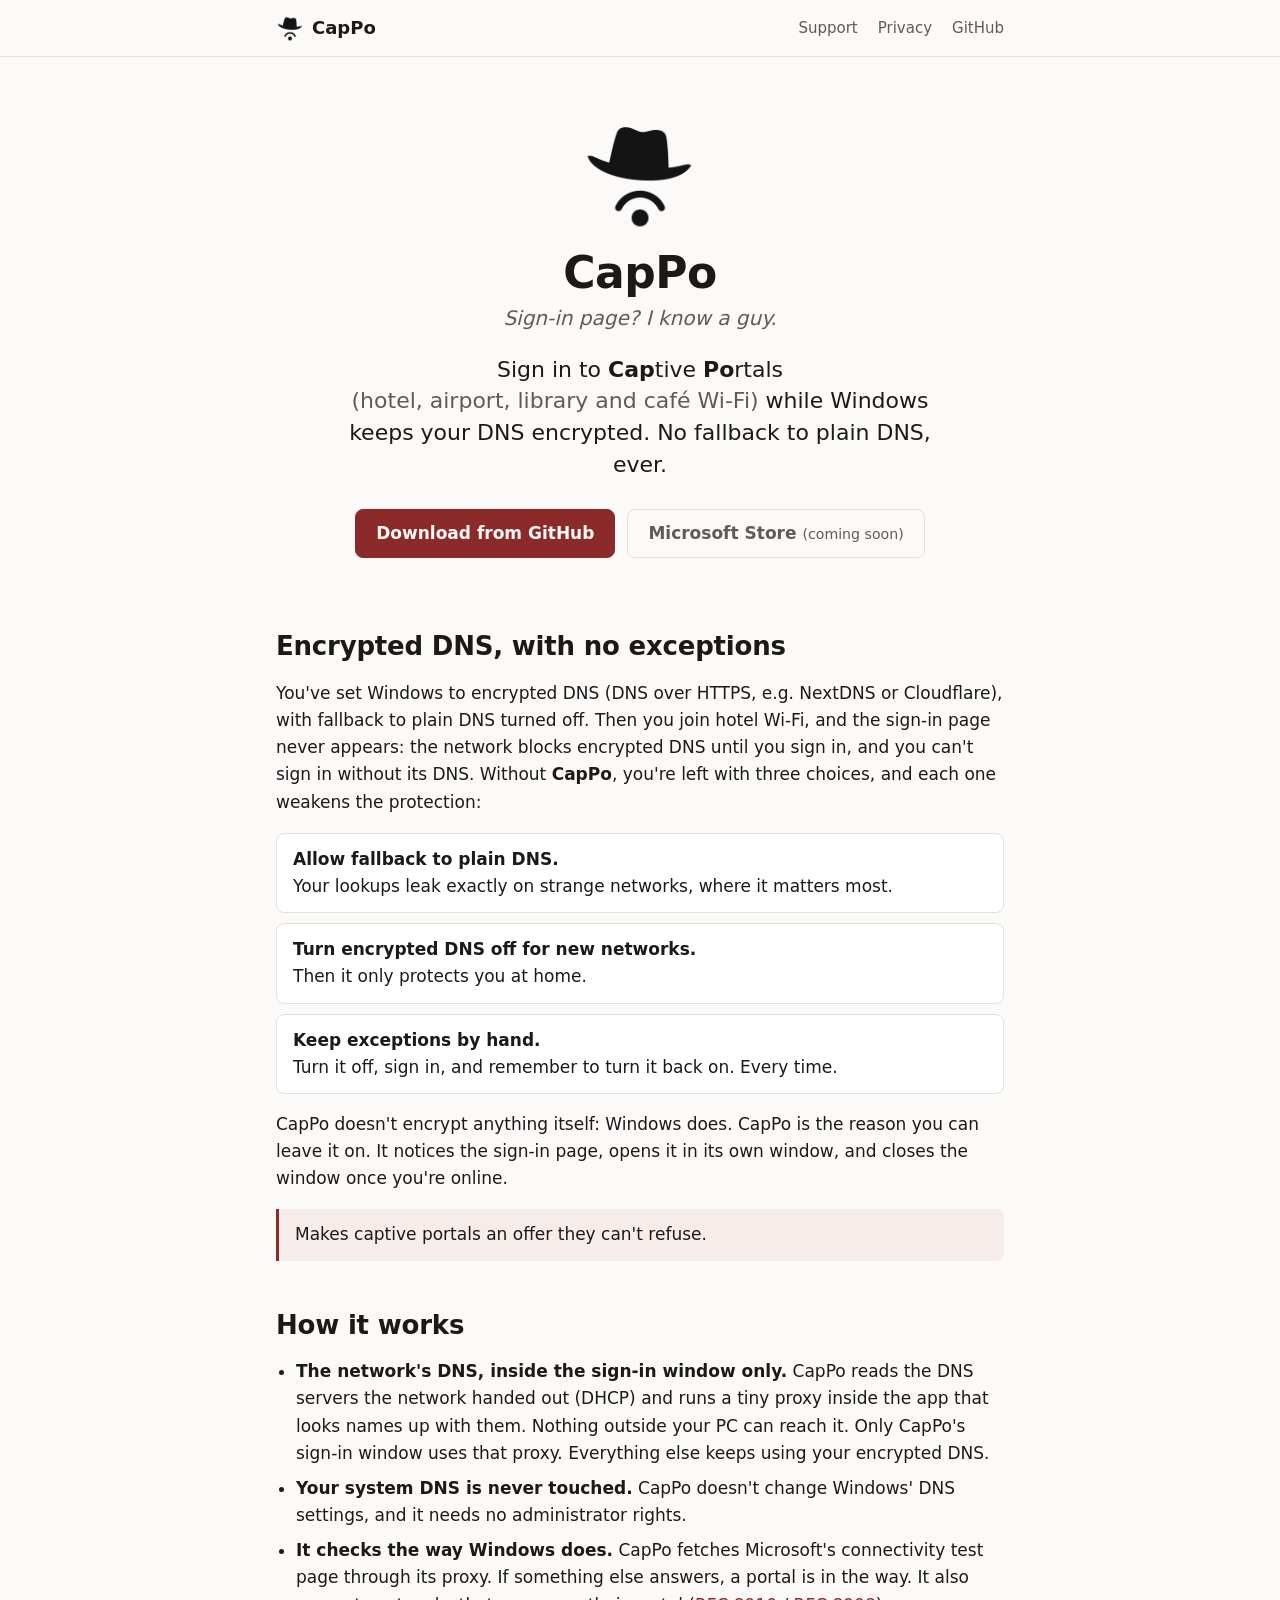
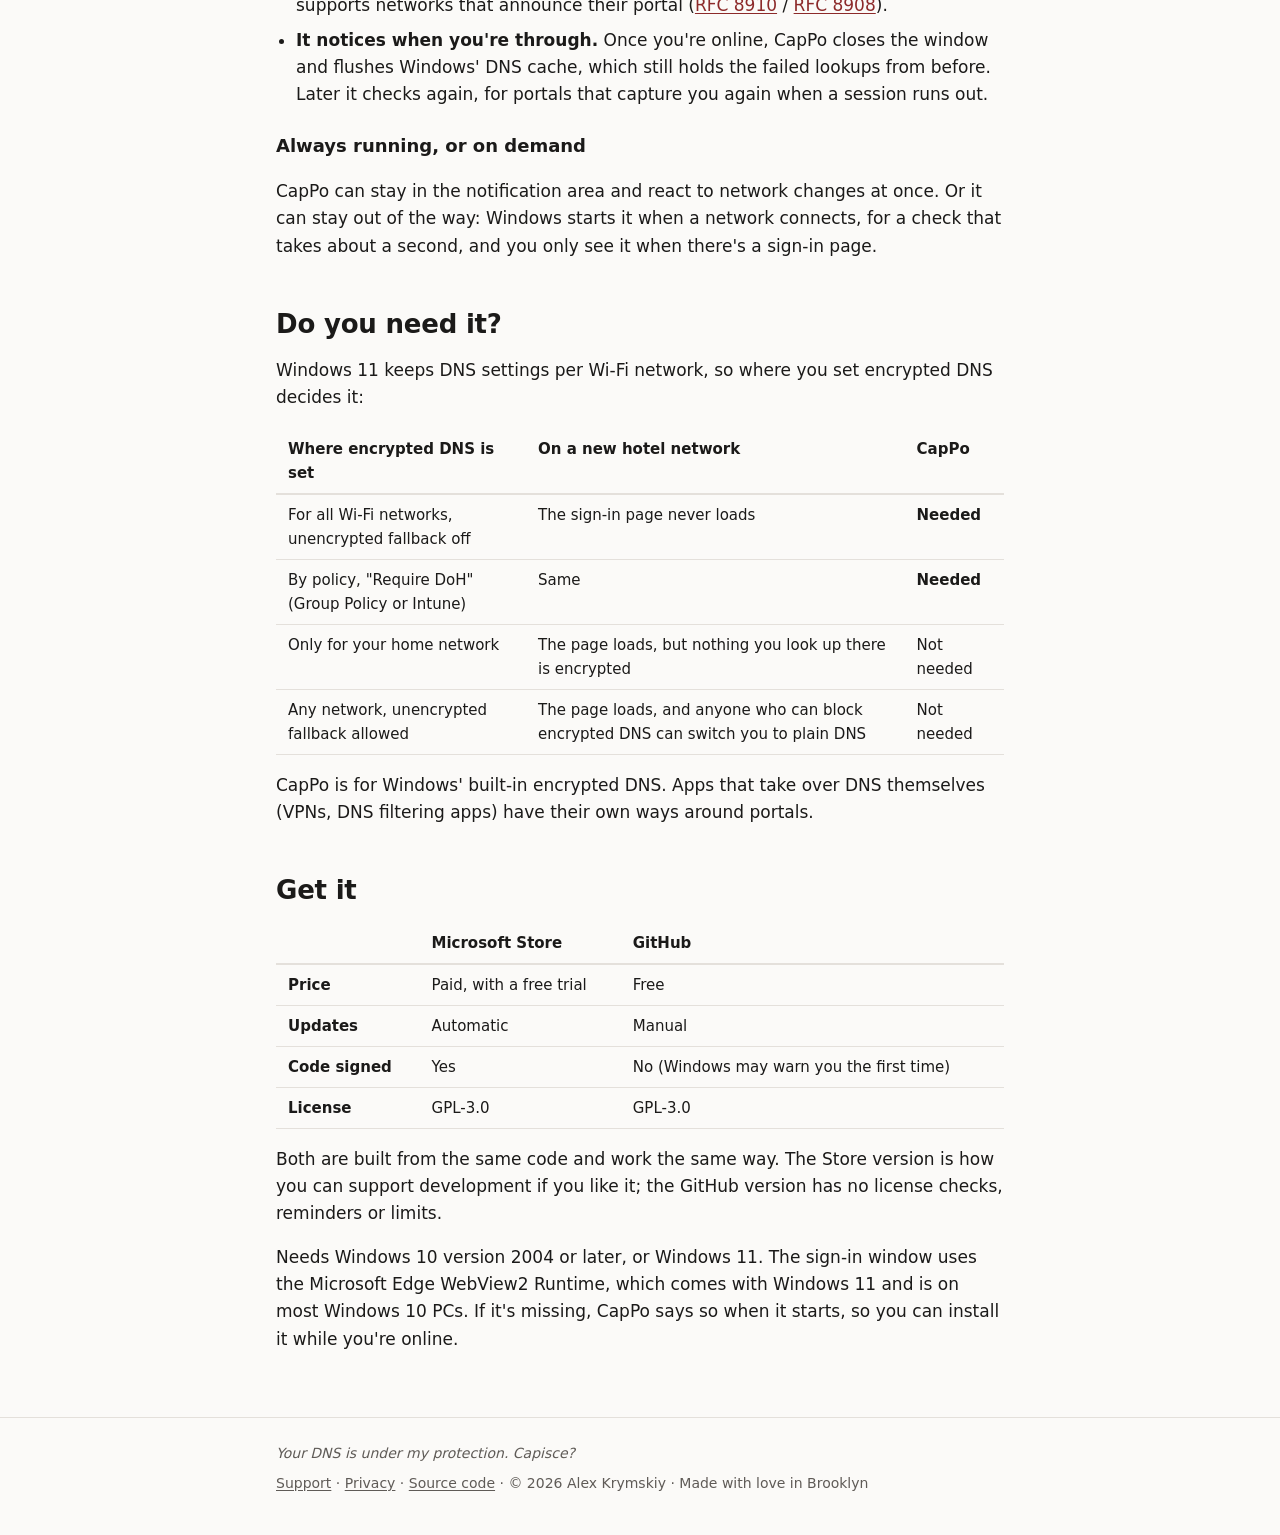
==== docs/index.html @ c06fb5cb "Docs: lead with signing in, then the encrypted DNS promise The old opener said "sign in" and "sign-i" ====
<!doctype html>
<html lang="en">
<head>
  <meta charset="utf-8">
  <meta name="viewport" content="width=device-width, initial-scale=1">
  <title>CapPo: sign in to Wi-Fi while your DNS stays encrypted</title>
  <meta name="description" content="Sign in to captive portals (hotel, airport, library and café Wi-Fi) while Windows keeps your DNS encrypted. No fallback to plain DNS, ever.">
  <link rel="icon" href="favicon-light.png" media="(prefers-color-scheme: light)">
  <link rel="icon" href="favicon-dark.png" media="(prefers-color-scheme: dark)">
  <link rel="stylesheet" href="style.css">
</head>
<body>
  <header class="site-header">
    <div class="wrap">
      <a class="brand" translate="no" href="./">
        <img class="logo-light" src="icon-light.png" alt=""><img class="logo-dark" src="icon-dark.png" alt="">CapPo
      </a>
      <nav>
        <a href="support">Support</a>
        <a href="privacy">Privacy</a>
        <a href="https://github.com/akrymskiy/cappo">GitHub</a>
      </nav>
    </div>
  </header>

  <main class="wrap">
    <div class="hero">
      <img class="logo-light" src="icon-light.png" alt="CapPo's icon: a fedora over a Wi-Fi signal">
      <img class="logo-dark" src="icon-dark.png" alt="CapPo's icon: a fedora over a Wi-Fi signal">
      <h1 translate="no">CapPo</h1>
      <p class="opener">Sign-in page? I know a guy.</p>
      <p class="pitch">
        Sign in to
        <span translate="no"><span class="cp">Cap</span>tive <span class="cp">Po</span>rtals</span>
        <span class="places">(hotel, airport, library and café Wi-Fi)</span>
        while Windows keeps your DNS encrypted. No fallback to plain DNS, ever.
      </p>
      <div class="buttons">
        <a class="button primary" href="https://github.com/akrymskiy/cappo/releases">Download from GitHub</a>
        <span class="button soon">Microsoft Store <small>(coming soon)</small></span>
      </div>
    </div>

    <section>
      <h2>Encrypted DNS, with no exceptions</h2>
      <p>
        You've set Windows to encrypted DNS (DNS over HTTPS, e.g. NextDNS or Cloudflare), with fallback to plain DNS
        turned off. Then you join hotel Wi-Fi, and the sign-in page never appears: the network blocks encrypted DNS
        until you sign in, and you can't sign in without its DNS. Without <span class="cp" translate="no">CapPo</span>, you're left with three choices, and
        each one weakens the protection:
      </p>
      <ul class="choices">
        <li><strong>Allow fallback to plain DNS.</strong> Your lookups leak exactly on strange networks, where it matters most.</li>
        <li><strong>Turn encrypted DNS off for new networks.</strong> Then it only protects you at home.</li>
        <li><strong>Keep exceptions by hand.</strong> Turn it off, sign in, and remember to turn it back on. Every time.</li>
      </ul>
      <p>
        <span translate="no">CapPo</span> doesn't encrypt anything itself: Windows does. <span translate="no">CapPo</span> is the reason you can leave it on. It notices the
        sign-in page, opens it in its own window, and closes the window once you're online.
      </p>
      <p class="callout">Makes captive portals an offer they can't refuse.</p>
    </section>

    <section>
      <h2>How it works</h2>
      <ul class="points">
        <li><strong>The network's DNS, inside the sign-in window only.</strong> <span translate="no">CapPo</span> reads the DNS servers the network
          handed out (DHCP) and runs a tiny proxy inside the app that looks names up with them. Nothing outside
          your PC can reach it. Only <span translate="no">CapPo</span>'s
          sign-in window uses that proxy. Everything else keeps using your encrypted DNS.</li>
        <li><strong>Your system DNS is never touched.</strong> <span translate="no">CapPo</span> doesn't change Windows' DNS settings, and it needs
          no administrator rights.</li>
        <li><strong>It checks the way Windows does.</strong> <span translate="no">CapPo</span> fetches Microsoft's connectivity test page through its
          proxy. If something else answers, a portal is in the way. It also supports networks that announce their
          portal (<a href="https://www.rfc-editor.org/rfc/rfc8910">RFC 8910</a> /
          <a href="https://www.rfc-editor.org/rfc/rfc8908">RFC 8908</a>).</li>
        <li><strong>It notices when you're through.</strong> Once you're online, <span translate="no">CapPo</span> closes the window and flushes
          Windows' DNS cache, which still holds the failed lookups from before. Later it checks again, for portals that
          capture you again when a session runs out.</li>
      </ul>
      <h3>Always running, or on demand</h3>
      <p>
        <span translate="no">CapPo</span> can stay in the notification area and react to network changes at once. Or it can stay out of the way:
        Windows starts it when a network connects, for a check that takes about a second, and you only see it when
        there's a sign-in page.
      </p>
    </section>

    <section>
      <h2>Do you need it?</h2>
      <p>
        Windows 11 keeps DNS settings per Wi-Fi network, so where you set encrypted DNS decides it:
      </p>
      <div class="table-scroll">
        <table>
          <thead>
            <tr><th>Where encrypted DNS is set</th><th>On a new hotel network</th><th><span translate="no">CapPo</span></th></tr>
          </thead>
          <tbody>
            <tr><td>For all Wi-Fi networks, unencrypted fallback off</td><td>The sign-in page never loads</td><td><strong>Needed</strong></td></tr>
            <tr><td>By policy, "Require DoH" (Group Policy or Intune)</td><td>Same</td><td><strong>Needed</strong></td></tr>
            <tr><td>Only for your home network</td><td>The page loads, but nothing you look up there is encrypted</td><td>Not needed</td></tr>
            <tr><td>Any network, unencrypted fallback allowed</td><td>The page loads, and anyone who can block encrypted DNS can switch you to plain DNS</td><td>Not needed</td></tr>
          </tbody>
        </table>
      </div>
      <p>
        <span translate="no">CapPo</span> is for Windows' built-in encrypted DNS. Apps that take over DNS themselves (VPNs, DNS filtering apps)
        have their own ways around portals.
      </p>
    </section>

    <section id="get">
      <h2>Get it</h2>
      <div class="table-scroll">
        <table>
          <thead>
            <tr><th></th><th>Microsoft Store</th><th>GitHub</th></tr>
          </thead>
          <tbody>
            <tr><th>Price</th><td>Paid, with a free trial</td><td>Free</td></tr>
            <tr><th>Updates</th><td>Automatic</td><td>Manual</td></tr>
            <tr><th>Code signed</th><td>Yes</td><td>No (Windows may warn you the first time)</td></tr>
            <tr><th>License</th><td>GPL-3.0</td><td>GPL-3.0</td></tr>
          </tbody>
        </table>
      </div>
      <p>
        Both are built from the same code and work the same way. The Store version is how you can support development
        if you like it; the GitHub version has no license checks, reminders or limits.
      </p>
      <p>
        Needs Windows 10 version 2004 or later, or Windows 11. The sign-in window uses the Microsoft Edge WebView2
        Runtime, which comes with Windows 11 and is on most Windows 10 PCs. If it's missing,
        <span translate="no">CapPo</span> says so when it starts, so you can install it while you're online.
      </p>
    </section>
  </main>

  <footer class="site-footer">
    <div class="wrap">
      <span class="motto">Your DNS is under my protection. <span translate="no">Capisce?</span></span>
      <span><a href="support">Support</a> · <a href="privacy">Privacy</a> · <a href="https://github.com/akrymskiy/cappo">Source code</a> · © 2026 Alex Krymskiy · Made with love in Brooklyn</span>
    </div>
  </footer>
</body>
</html>
---- docs/style.css ----
/* CapPo's web pages: one stylesheet, no web fonts, no scripts, nothing loaded from anywhere else. */

:root {
  --bg: #fbfaf8;
  --surface: #ffffff;
  --text: #1b1a19;
  --muted: #5f5b57;
  --line: #e4e0db;
  --accent: #8c2a2a;
  --accent-soft: #f6ecea;
  --code-bg: #f1eeea;
  color-scheme: light;
}

@media (prefers-color-scheme: dark) {
  :root {
    --bg: #161514;
    --surface: #1f1e1c;
    --text: #ecebe9;
    --muted: #a8a39e;
    --line: #34312e;
    --accent: #e39a92;
    --accent-soft: #2c2120;
    --code-bg: #2a2826;
    color-scheme: dark;
  }
}

* { box-sizing: border-box; }

html { -webkit-text-size-adjust: 100%; }

body {
  margin: 0;
  background: var(--bg);
  color: var(--text);
  font: 17px/1.6 "Segoe UI Variable Text", "Segoe UI", system-ui, -apple-system, "Helvetica Neue", Arial, sans-serif;
}

a { color: var(--accent); text-underline-offset: 2px; }
a:hover { text-decoration-thickness: 2px; }

code {
  font: 0.9em/1.4 "Cascadia Mono", Consolas, ui-monospace, monospace;
  background: var(--code-bg);
  padding: 0.1em 0.35em;
  border-radius: 4px;
  overflow-wrap: anywhere;
}

.wrap { max-width: 760px; margin: 0 auto; padding: 0 16px; }

/* Header and footer */

.site-header { border-bottom: 1px solid var(--line); }
.site-header .wrap {
  display: flex; align-items: center; justify-content: space-between; gap: 16px;
  min-height: 56px; flex-wrap: wrap;
}
.brand {
  display: flex; align-items: center; gap: 8px;
  color: var(--text); text-decoration: none; font-weight: 600; font-size: 18px;
}
.brand img { width: 28px; height: 28px; }
.site-header nav { display: flex; gap: 20px; font-size: 15px; }
.site-header nav a { color: var(--muted); text-decoration: none; }
.site-header nav a:hover, .site-header nav a[aria-current] { color: var(--text); }

.site-footer {
  border-top: 1px solid var(--line); margin-top: 64px; padding: 24px 0 40px;
  color: var(--muted); font-size: 14px;
}
.site-footer .wrap { display: flex; flex-wrap: wrap; justify-content: space-between; gap: 8px 24px; }
.site-footer a { color: var(--muted); }
.site-footer .motto { font-style: italic; }

/* Logo that follows the theme: black on light, white on dark. */
.logo-dark { display: none; }
@media (prefers-color-scheme: dark) {
  .logo-light { display: none; }
  .logo-dark { display: inline; }
}

/* Landing page */

.hero { padding: 56px 0 24px; text-align: center; }
.hero img { width: 120px; height: 120px; }
.hero h1 { font-size: 44px; line-height: 1.1; margin: 8px 0 4px; letter-spacing: -0.5px; }
.hero .opener { font-size: 20px; font-style: italic; color: var(--muted); margin: 0 0 20px; }
.hero .pitch { font-size: 22px; line-height: 1.45; margin: 0 auto 28px; max-width: 600px; }
.hero .places { color: var(--muted); white-space: nowrap; }

/* CapPo, and the "Cap" and "Po" in Captive Portals: where the name comes from. Semibold, to stand out from the
   text around it without shouting. */
.cp { font-weight: 600; }

.buttons { display: flex; justify-content: center; flex-wrap: wrap; gap: 12px; }
.button {
  display: inline-block; padding: 10px 20px; border-radius: 8px;
  font-weight: 600; text-decoration: none; border: 1px solid var(--accent);
}
.button.primary { background: var(--accent); color: var(--bg); }
.button.secondary { color: var(--accent); }
.button.soon { border-color: var(--line); color: var(--muted); cursor: default; }
.button.soon small { font-weight: 400; }

section { margin-top: 48px; }
h2 { font-size: 26px; line-height: 1.25; margin: 0 0 12px; letter-spacing: -0.2px; }
h3 { font-size: 18px; margin: 24px 0 4px; }

.choices { list-style: none; padding: 0; margin: 16px 0; display: grid; gap: 10px; }
.choices li {
  background: var(--surface); border: 1px solid var(--line); border-radius: 8px; padding: 12px 16px;
}
.choices strong { display: block; }

.callout {
  background: var(--accent-soft); border-left: 3px solid var(--accent);
  padding: 12px 16px; border-radius: 0 8px 8px 0; margin: 16px 0;
}

.points { padding-left: 20px; }
.points li { margin: 8px 0; }

.table-scroll { overflow-x: auto; margin: 16px 0; }
table { border-collapse: collapse; width: 100%; font-size: 15px; }
th, td { text-align: left; padding: 8px 12px; border-bottom: 1px solid var(--line); vertical-align: top; }
th { font-weight: 600; }
thead th { border-bottom: 2px solid var(--line); }

/* Text pages (privacy, support) */

.page h1 { font-size: 34px; line-height: 1.2; margin: 48px 0 4px; }
.page .updated { color: var(--muted); margin: 0 0 24px; }
.page h2 { margin-top: 36px; font-size: 22px; }
.page li { margin: 6px 0; }

.faq dt { font-weight: 600; margin-top: 18px; }
.faq dd { margin: 4px 0 0; }

@media (max-width: 520px) {
  body { font-size: 16px; }
  .hero { padding-top: 36px; }
  .hero h1 { font-size: 36px; }
  .hero .pitch { font-size: 19px; }
  .hero .places { white-space: normal; }
  .site-header nav { gap: 14px; }
}
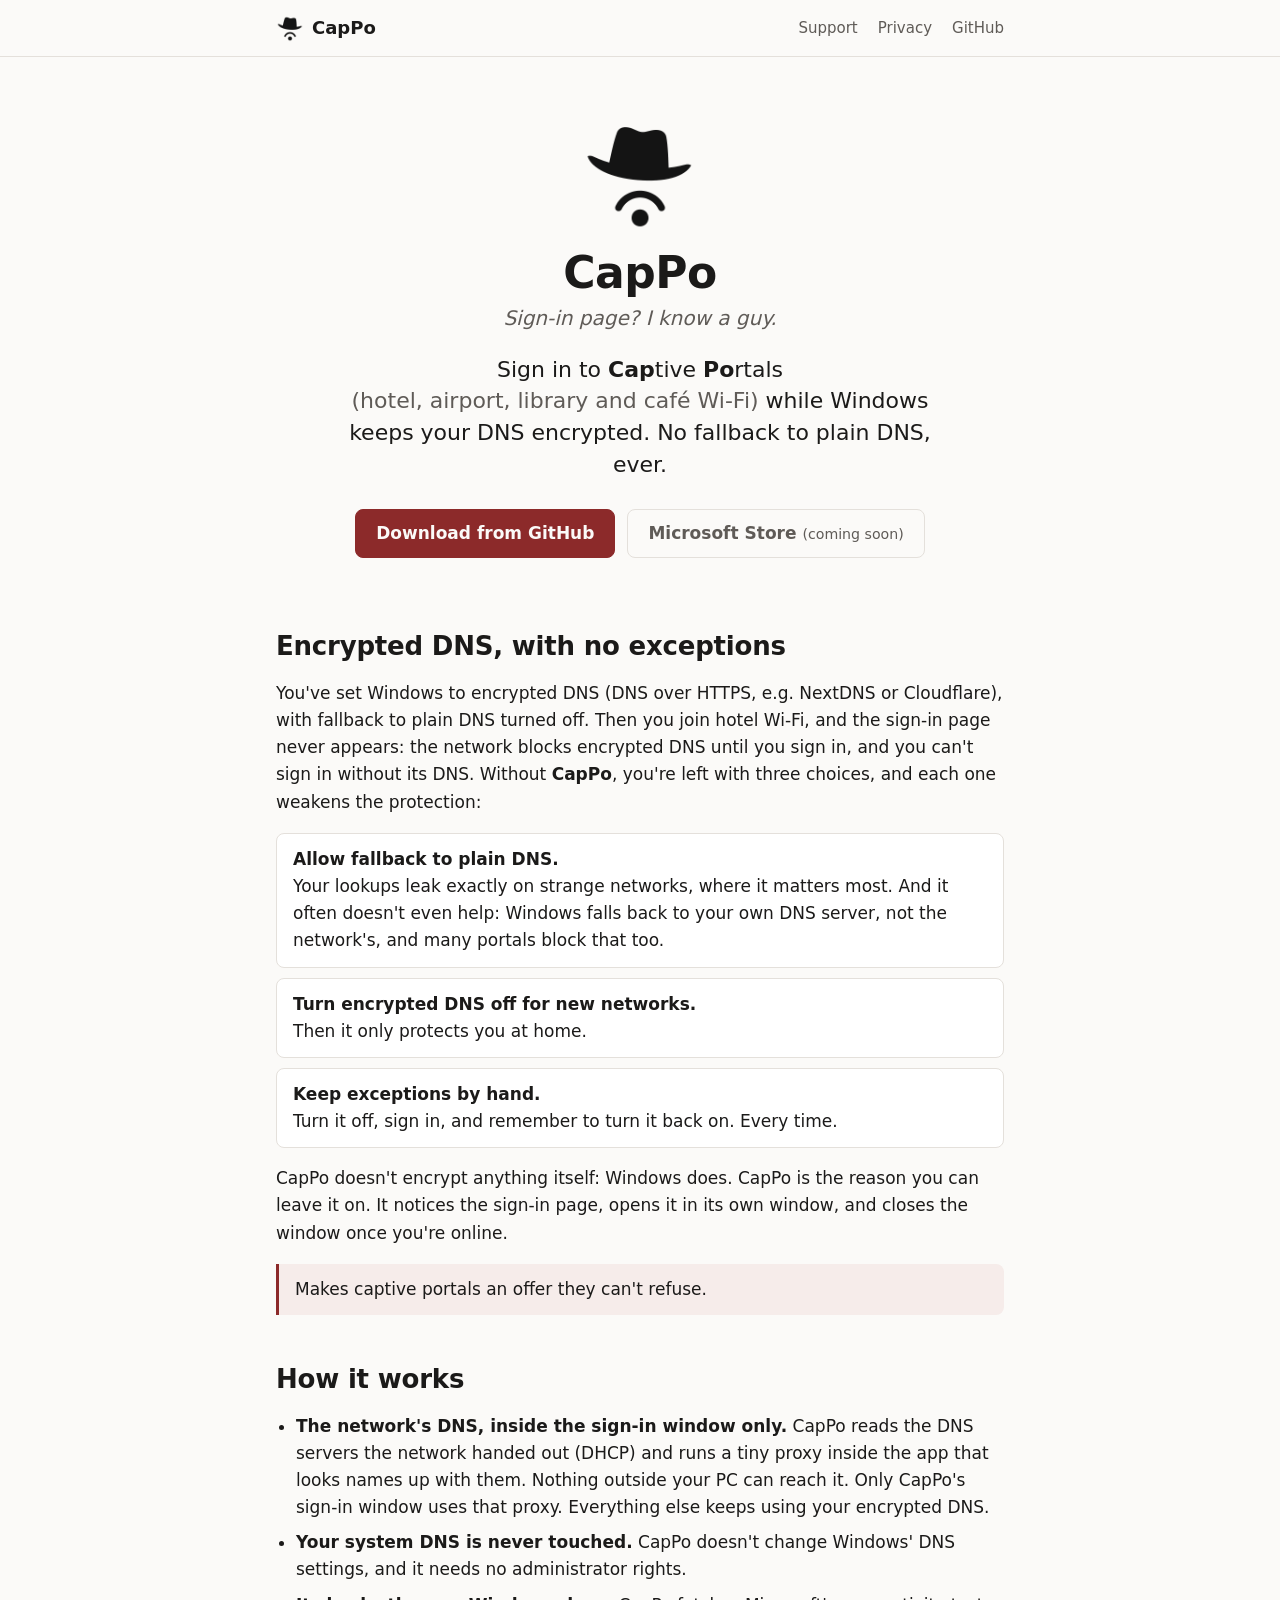
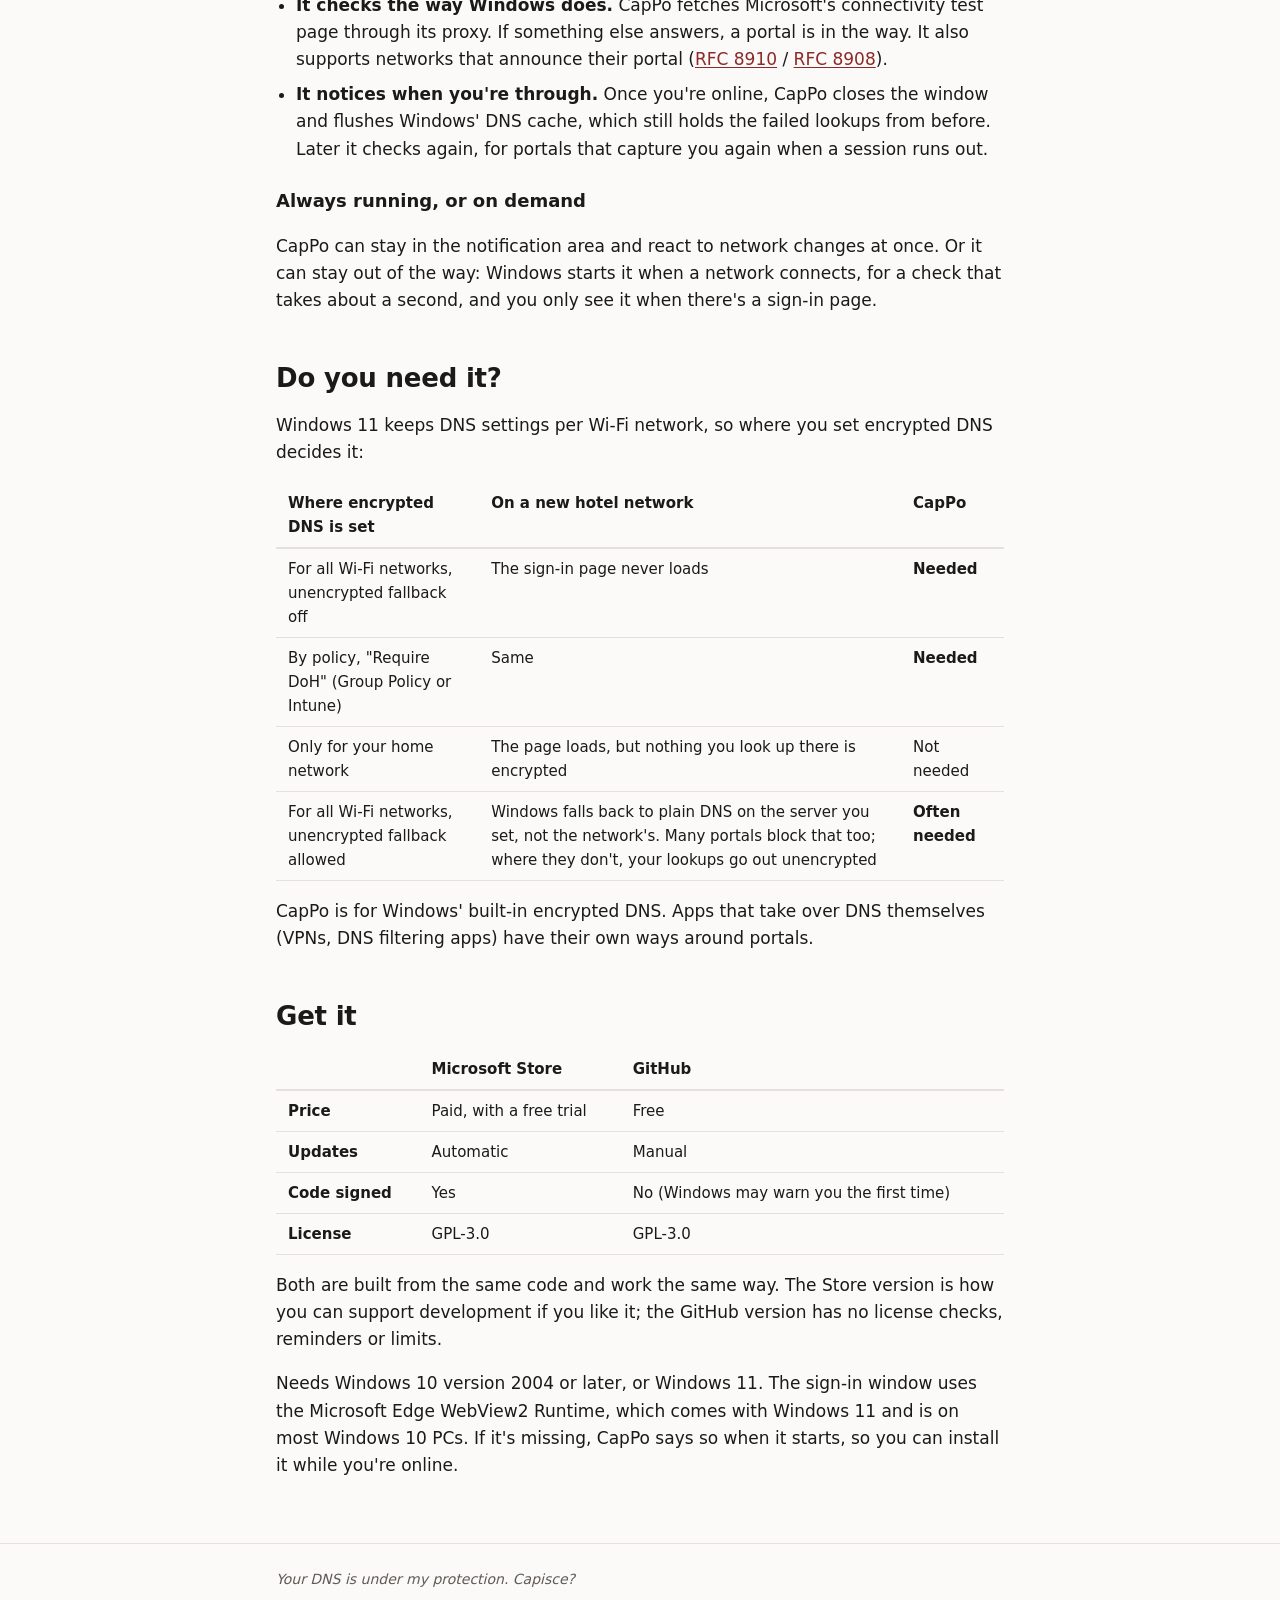
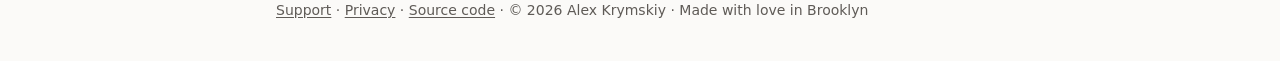
==== commit 1e8e87f9: "Docs: unencrypted fallback often doesn't get you signed in either Windows' fallback sends the query " ====
--- a/docs/index.html
+++ b/docs/index.html
@@ -50,7 +50,8 @@
         each one weakens the protection:
       </p>
       <ul class="choices">
-        <li><strong>Allow fallback to plain DNS.</strong> Your lookups leak exactly on strange networks, where it matters most.</li>
+        <li><strong>Allow fallback to plain DNS.</strong> Your lookups leak exactly on strange networks, where it matters most. And it often doesn't
+          even help: Windows falls back to your own DNS server, not the network's, and many portals block that too.</li>
         <li><strong>Turn encrypted DNS off for new networks.</strong> Then it only protects you at home.</li>
         <li><strong>Keep exceptions by hand.</strong> Turn it off, sign in, and remember to turn it back on. Every time.</li>
       </ul>
@@ -100,7 +101,7 @@
             <tr><td>For all Wi-Fi networks, unencrypted fallback off</td><td>The sign-in page never loads</td><td><strong>Needed</strong></td></tr>
             <tr><td>By policy, "Require DoH" (Group Policy or Intune)</td><td>Same</td><td><strong>Needed</strong></td></tr>
             <tr><td>Only for your home network</td><td>The page loads, but nothing you look up there is encrypted</td><td>Not needed</td></tr>
-            <tr><td>Any network, unencrypted fallback allowed</td><td>The page loads, and anyone who can block encrypted DNS can switch you to plain DNS</td><td>Not needed</td></tr>
+            <tr><td>For all Wi-Fi networks, unencrypted fallback allowed</td><td>Windows falls back to plain DNS on the server you set, not the network's. Many portals block that too; where they don't, your lookups go out unencrypted</td><td><strong>Often needed</strong></td></tr>
           </tbody>
         </table>
       </div>
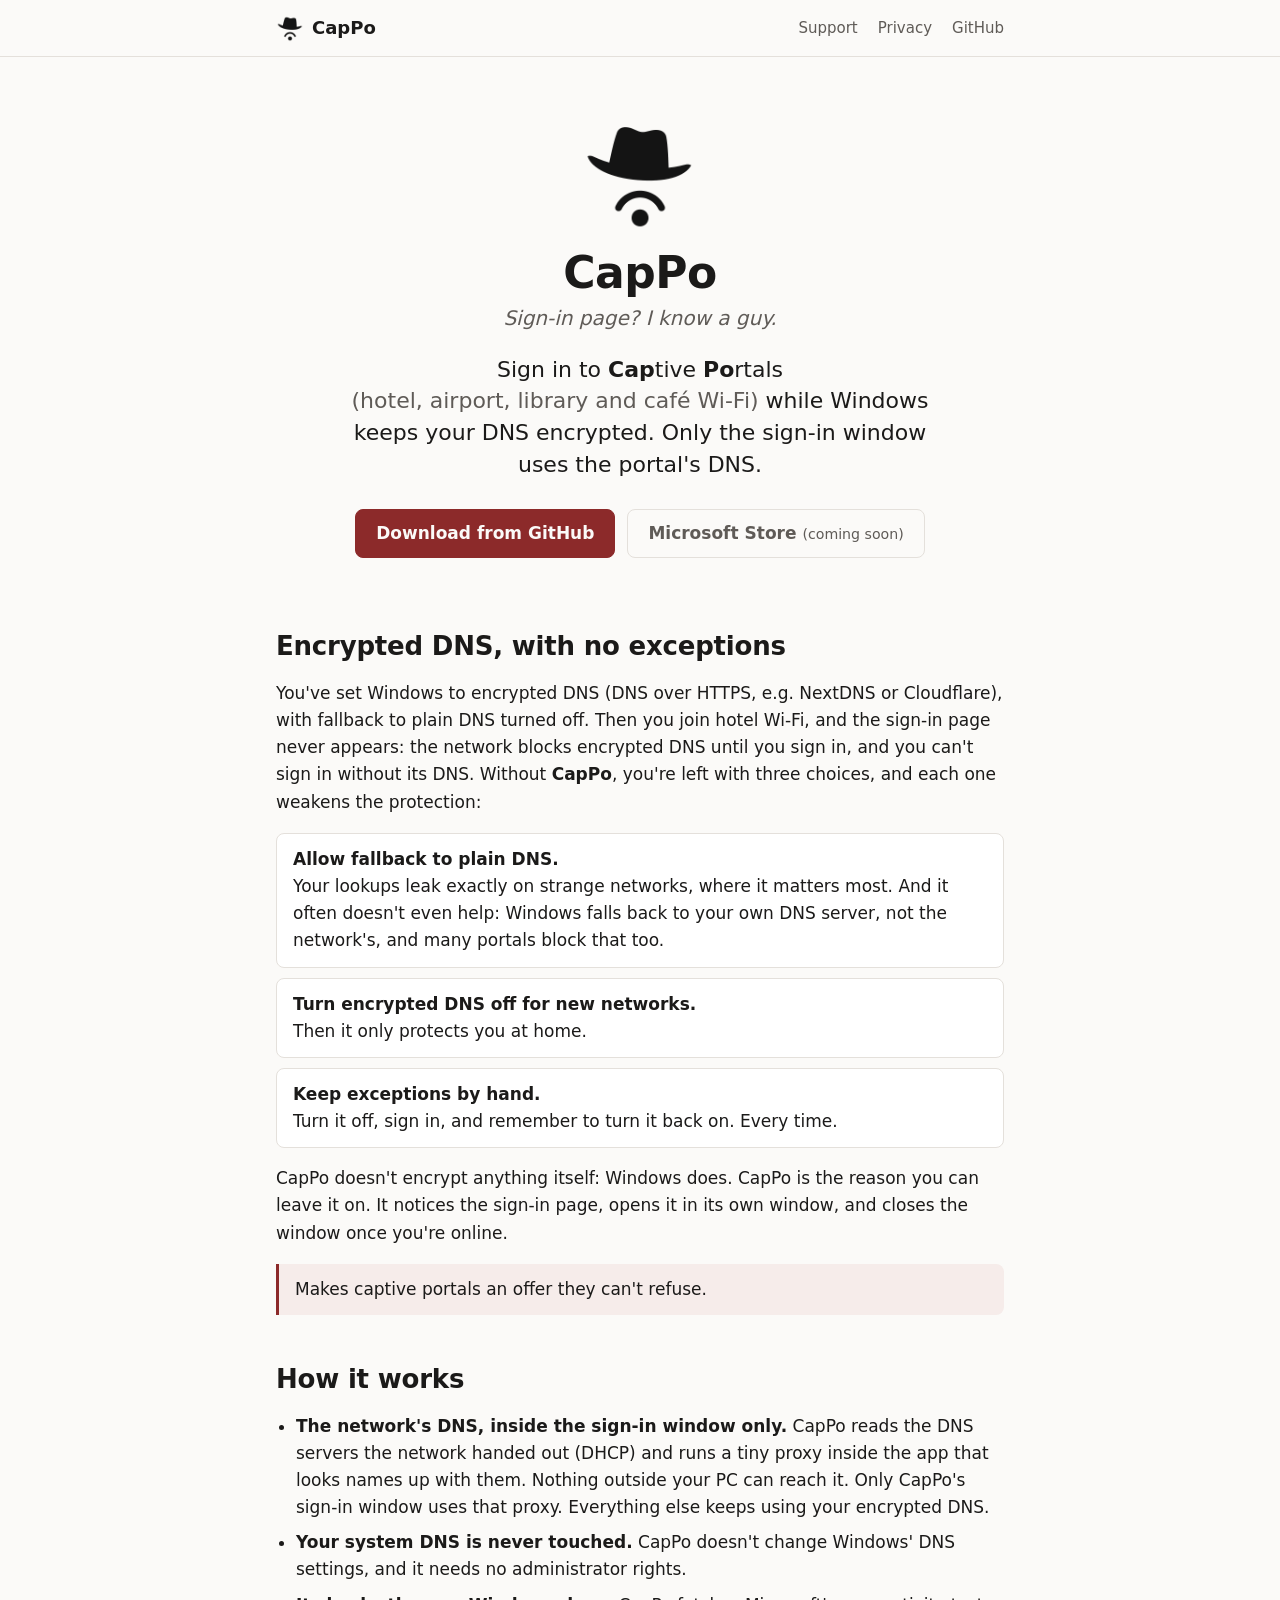
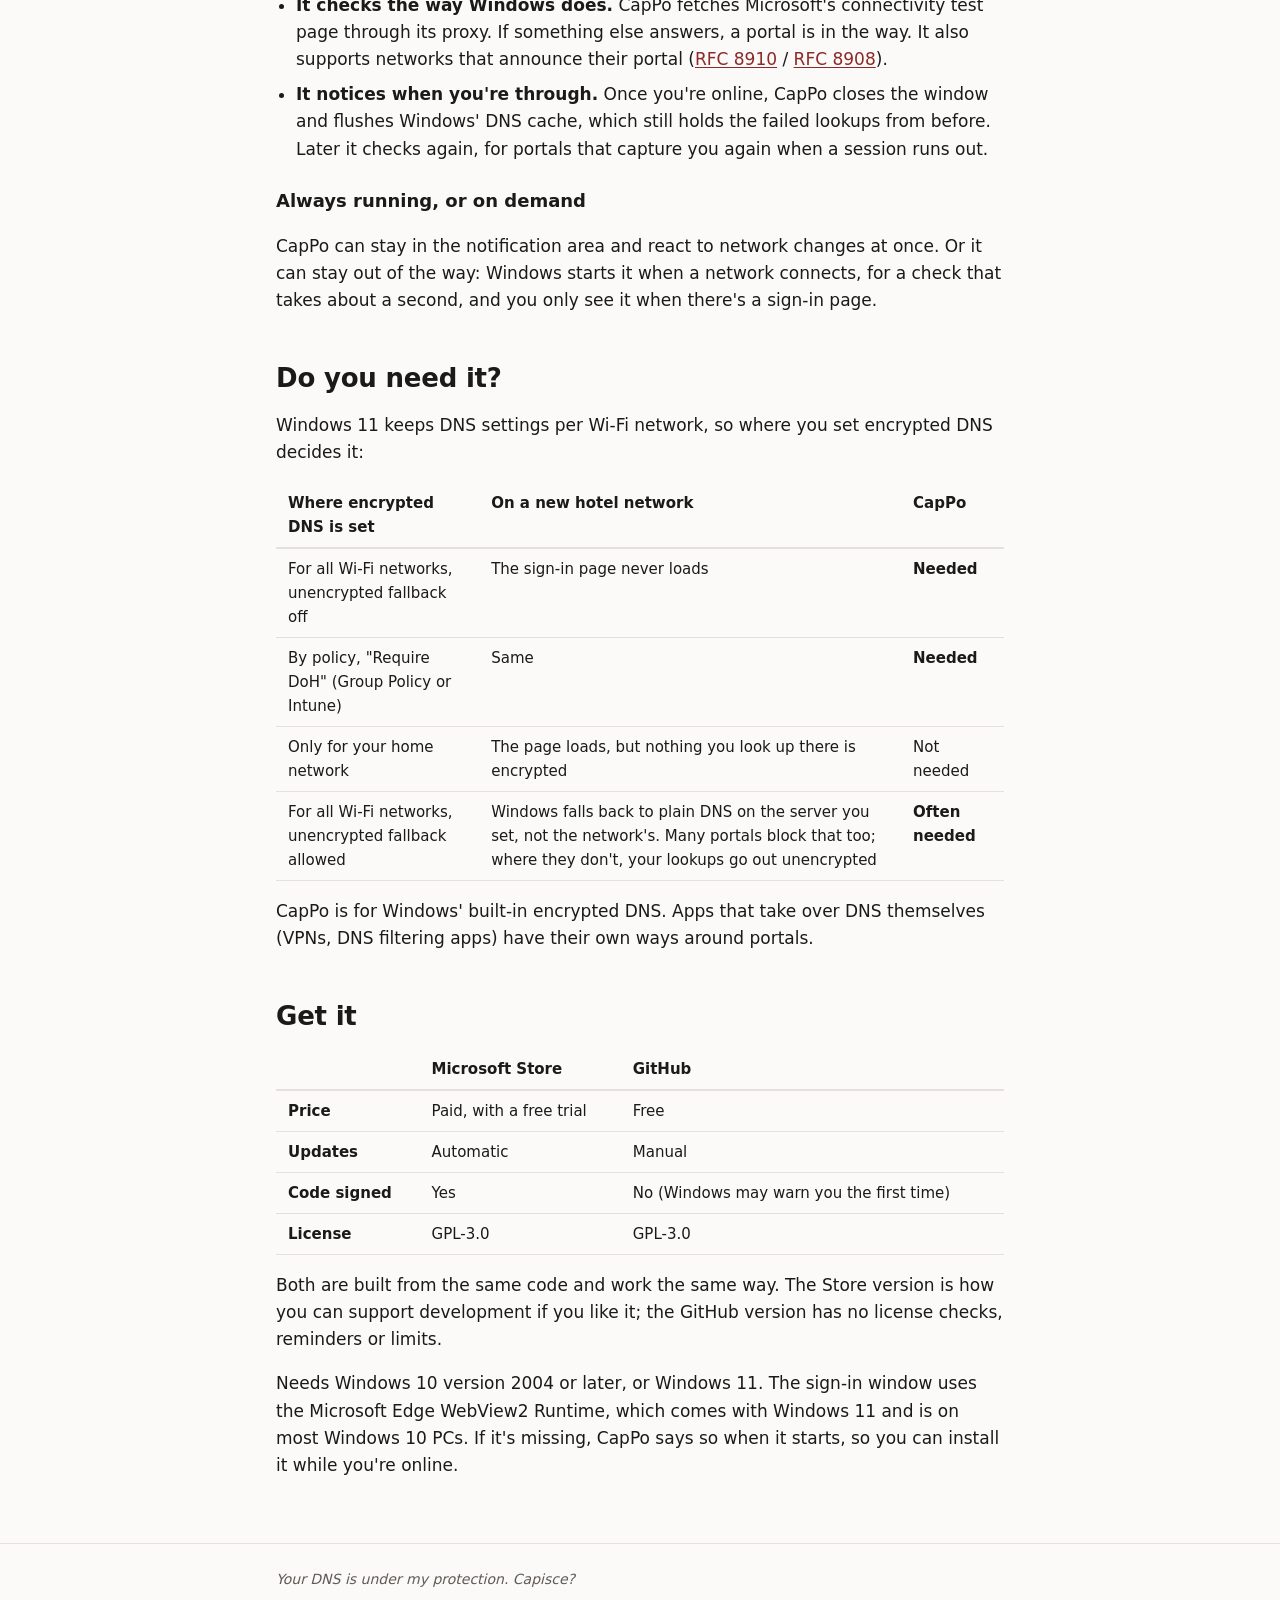
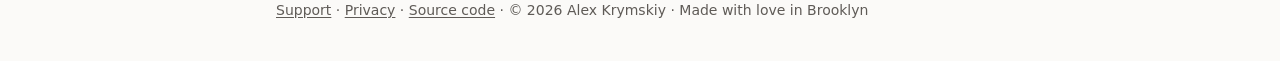
==== commit 9019f5f5: "Docs: "Only the sign-in window uses the portal's DNS" "No fallback to plain DNS, ever" implied fallb" ====
--- a/docs/index.html
+++ b/docs/index.html
@@ -4,7 +4,7 @@
   <meta charset="utf-8">
   <meta name="viewport" content="width=device-width, initial-scale=1">
   <title>CapPo: sign in to Wi-Fi while your DNS stays encrypted</title>
-  <meta name="description" content="Sign in to captive portals (hotel, airport, library and café Wi-Fi) while Windows keeps your DNS encrypted. No fallback to plain DNS, ever.">
+  <meta name="description" content="Sign in to captive portals (hotel, airport, library and café Wi-Fi) while Windows keeps your DNS encrypted. Only the sign-in window uses the portal's DNS.">
   <link rel="icon" href="favicon-light.png" media="(prefers-color-scheme: light)">
   <link rel="icon" href="favicon-dark.png" media="(prefers-color-scheme: dark)">
   <link rel="stylesheet" href="style.css">
@@ -33,7 +33,7 @@
         Sign in to
         <span translate="no"><span class="cp">Cap</span>tive <span class="cp">Po</span>rtals</span>
         <span class="places">(hotel, airport, library and café Wi-Fi)</span>
-        while Windows keeps your DNS encrypted. No fallback to plain DNS, ever.
+        while Windows keeps your DNS encrypted. Only the sign-in window uses the portal's DNS.
       </p>
       <div class="buttons">
         <a class="button primary" href="https://github.com/akrymskiy/cappo/releases">Download from GitHub</a>
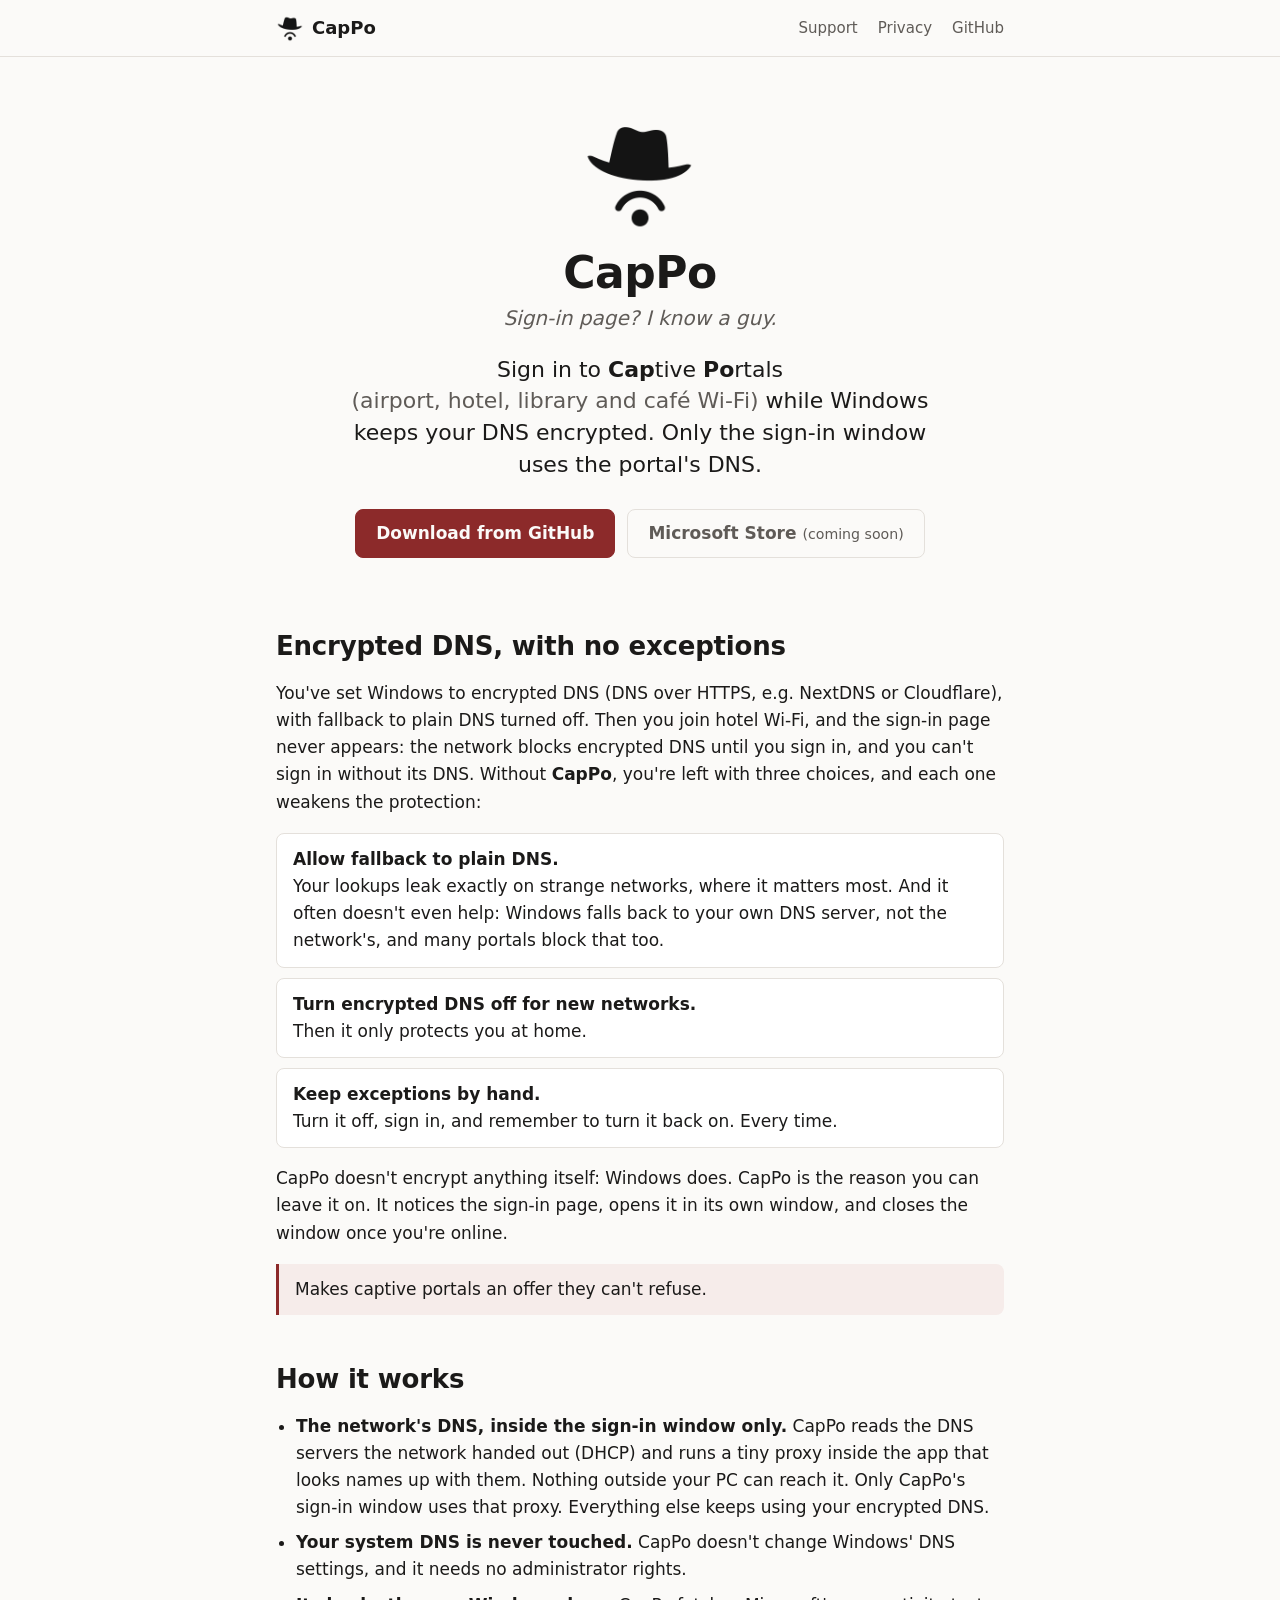
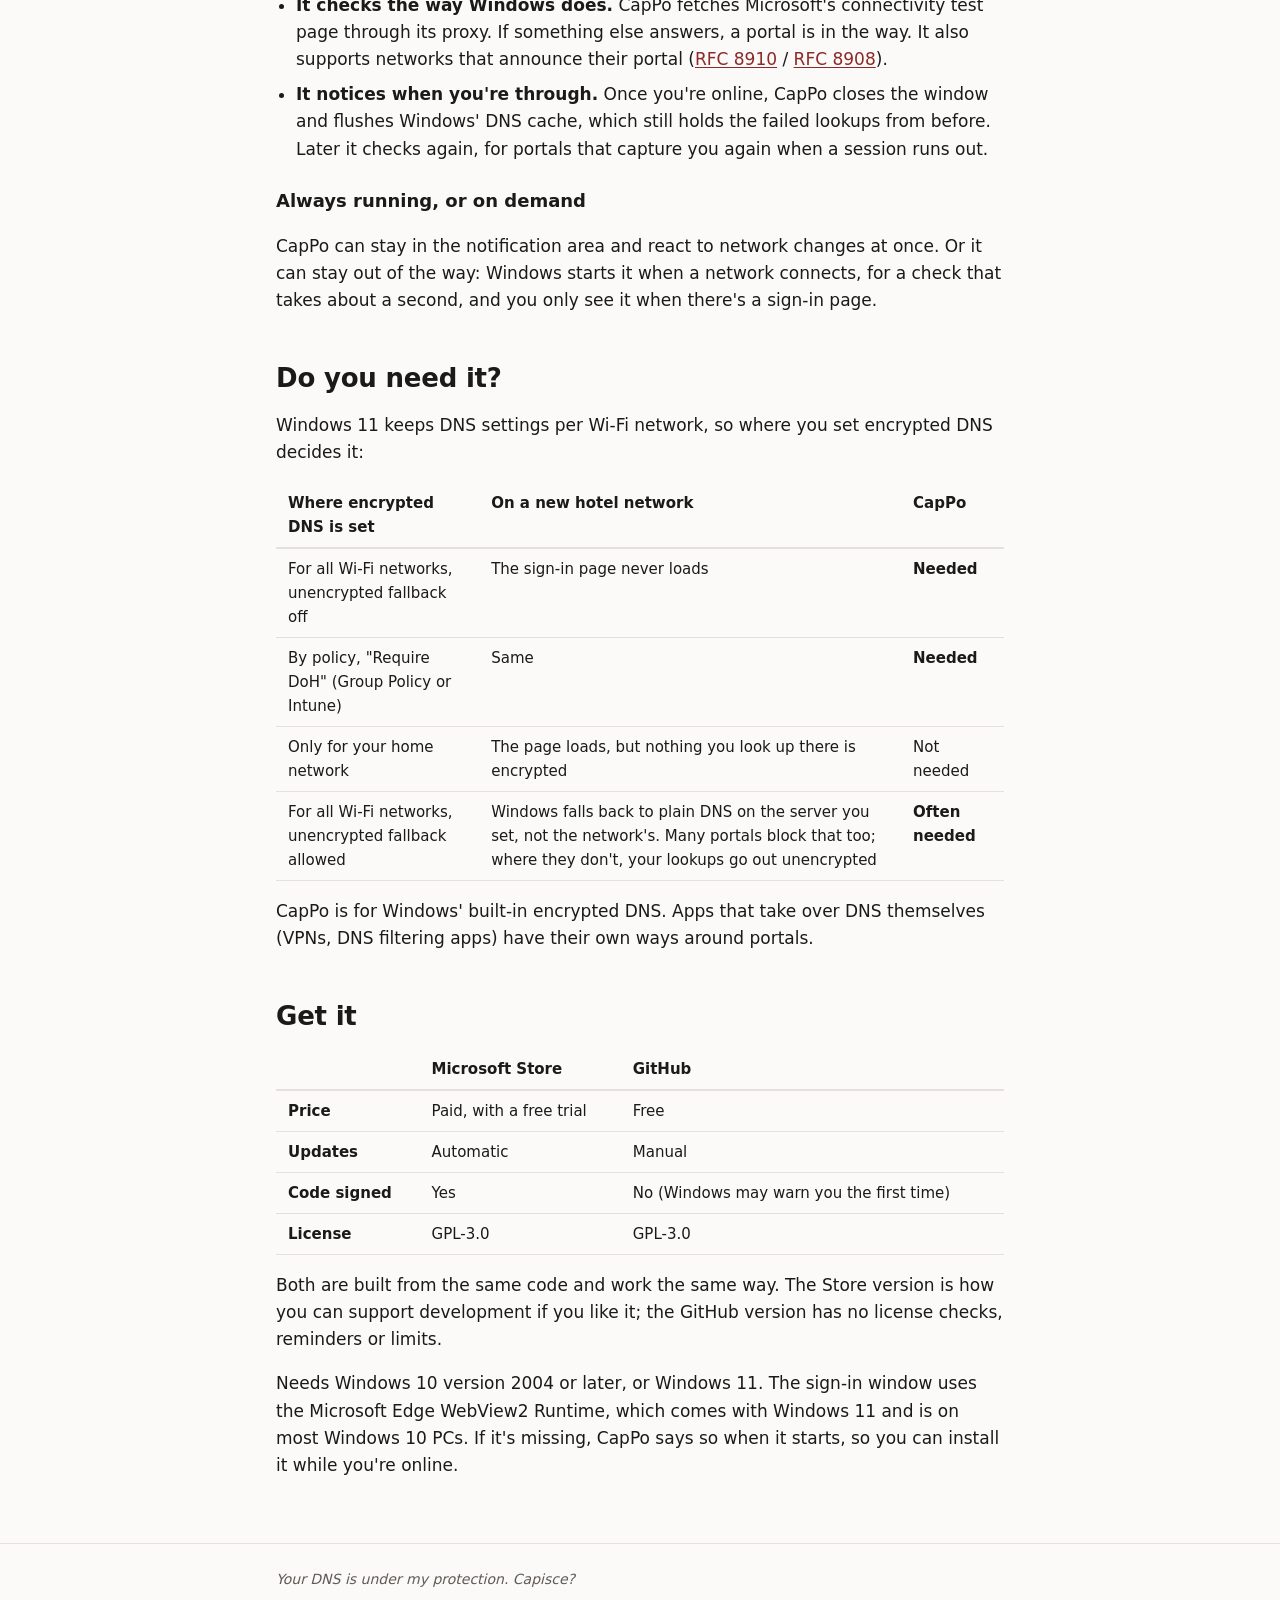
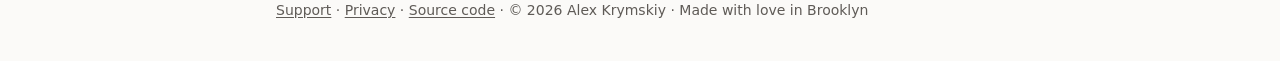
==== commit 0a6ce232: "Docs: places in one order everywhere: airport, hotel, library and café The last two commits switched" ====
--- a/docs/index.html
+++ b/docs/index.html
@@ -4,7 +4,7 @@
   <meta charset="utf-8">
   <meta name="viewport" content="width=device-width, initial-scale=1">
   <title>CapPo: sign in to Wi-Fi while your DNS stays encrypted</title>
-  <meta name="description" content="Sign in to captive portals (hotel, airport, library and café Wi-Fi) while Windows keeps your DNS encrypted. Only the sign-in window uses the portal's DNS.">
+  <meta name="description" content="Sign in to captive portals (airport, hotel, library and café Wi-Fi) while Windows keeps your DNS encrypted. Only the sign-in window uses the portal's DNS.">
   <link rel="icon" href="favicon-light.png" media="(prefers-color-scheme: light)">
   <link rel="icon" href="favicon-dark.png" media="(prefers-color-scheme: dark)">
   <link rel="stylesheet" href="style.css">
@@ -32,7 +32,7 @@
       <p class="pitch">
         Sign in to
         <span translate="no"><span class="cp">Cap</span>tive <span class="cp">Po</span>rtals</span>
-        <span class="places">(hotel, airport, library and café Wi-Fi)</span>
+        <span class="places">(airport, hotel, library and café Wi-Fi)</span>
         while Windows keeps your DNS encrypted. Only the sign-in window uses the portal's DNS.
       </p>
       <div class="buttons">
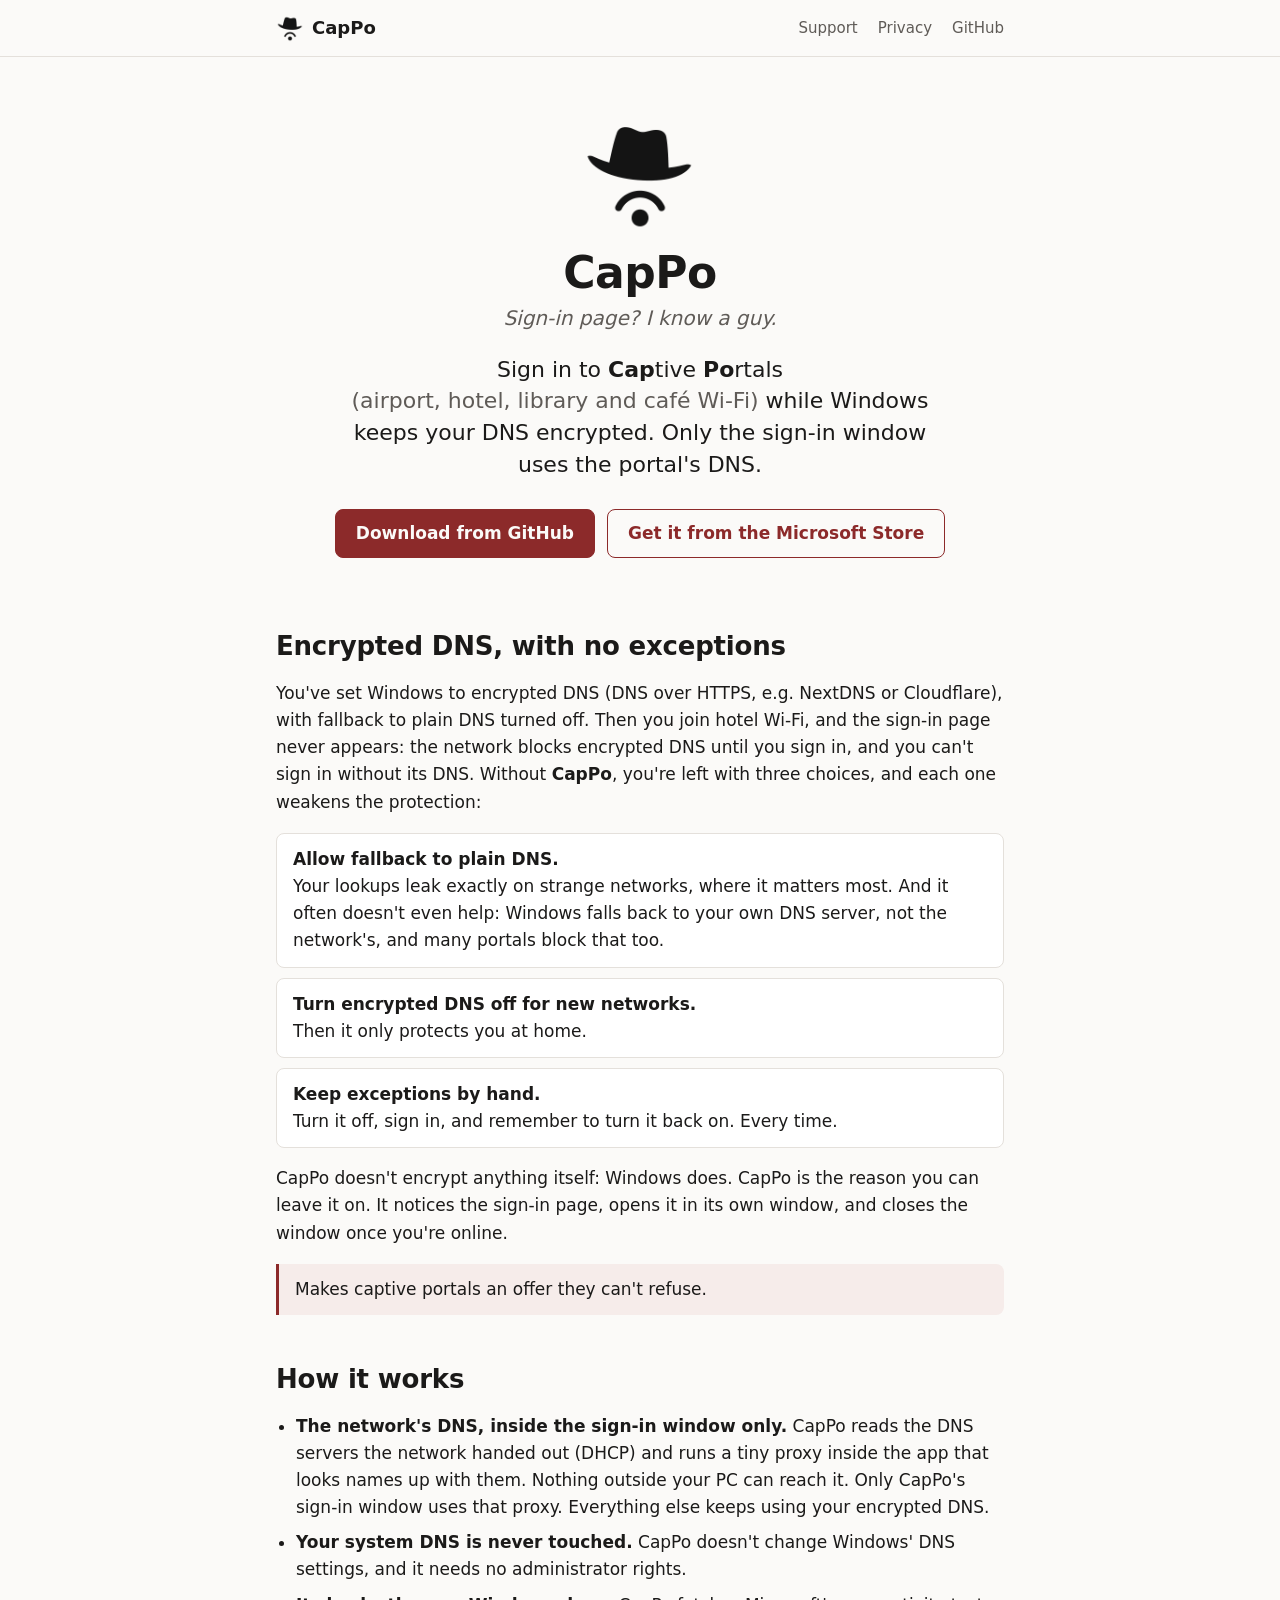
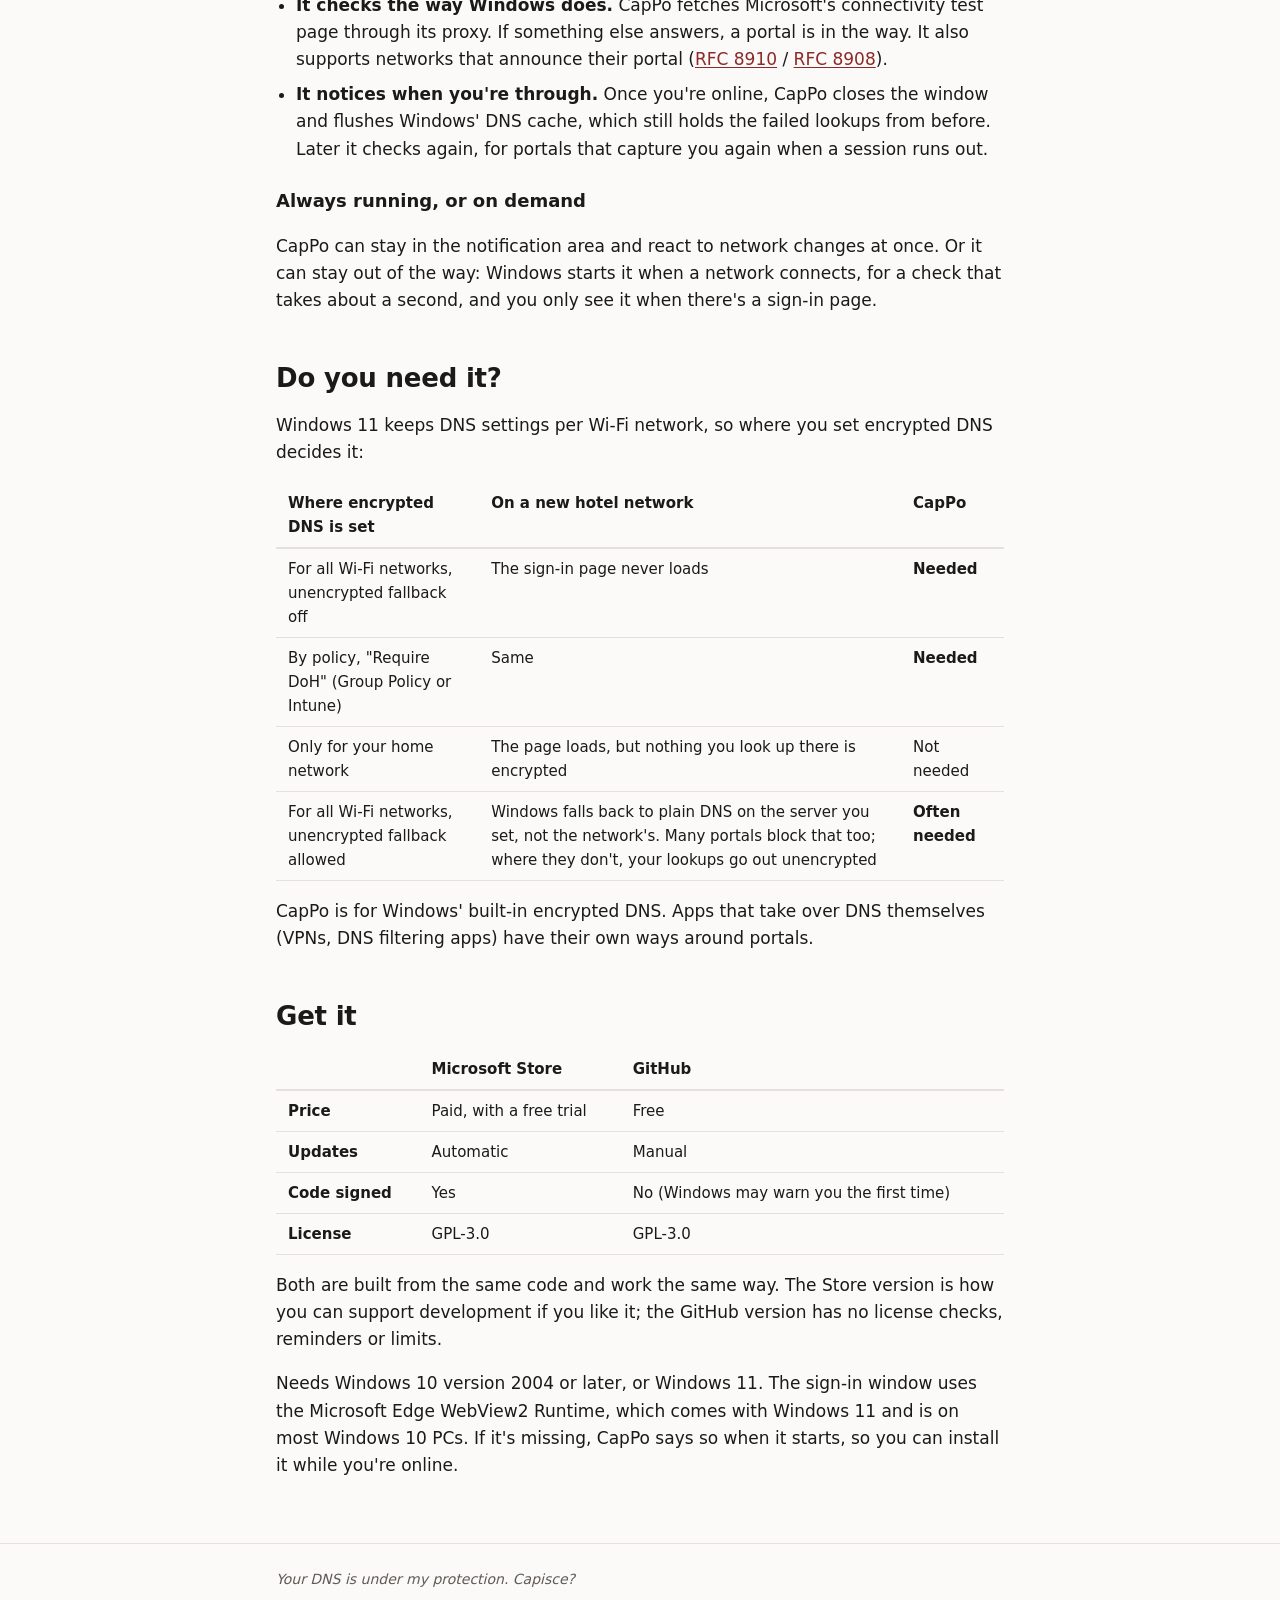
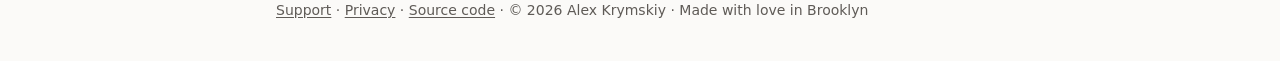
==== commit e7391c1f: "Docs: link the Microsoft Store version, now that it's live The Store listing passed certification an" ====
--- a/docs/index.html
+++ b/docs/index.html
@@ -37,7 +37,7 @@
       </p>
       <div class="buttons">
         <a class="button primary" href="https://github.com/akrymskiy/cappo/releases">Download from GitHub</a>
-        <span class="button soon">Microsoft Store <small>(coming soon)</small></span>
+        <a class="button secondary" href="https://apps.microsoft.com/detail/9NHT91D939HJ">Get it from the Microsoft Store</a>
       </div>
     </div>
 
--- a/docs/style.css
+++ b/docs/style.css
@@ -101,8 +101,6 @@
 }
 .button.primary { background: var(--accent); color: var(--bg); }
 .button.secondary { color: var(--accent); }
-.button.soon { border-color: var(--line); color: var(--muted); cursor: default; }
-.button.soon small { font-weight: 400; }
 
 section { margin-top: 48px; }
 h2 { font-size: 26px; line-height: 1.25; margin: 0 0 12px; letter-spacing: -0.2px; }
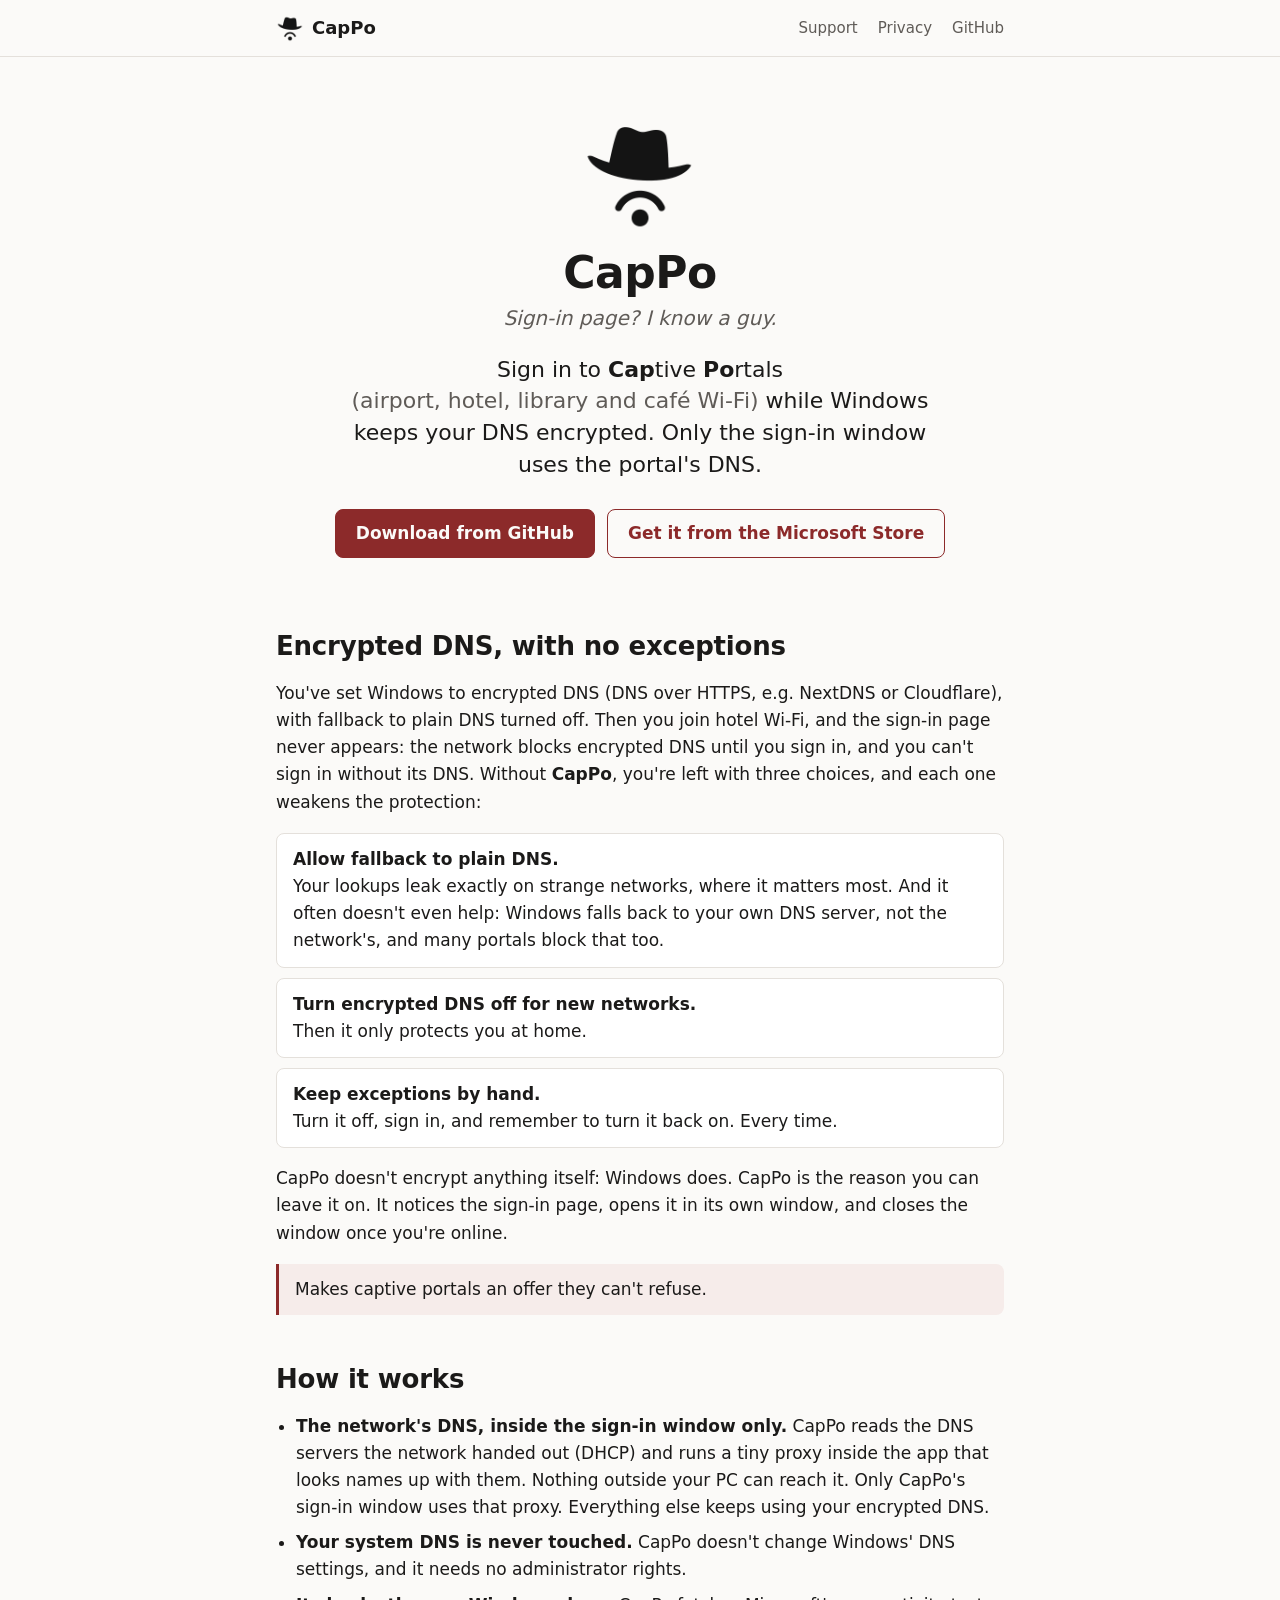
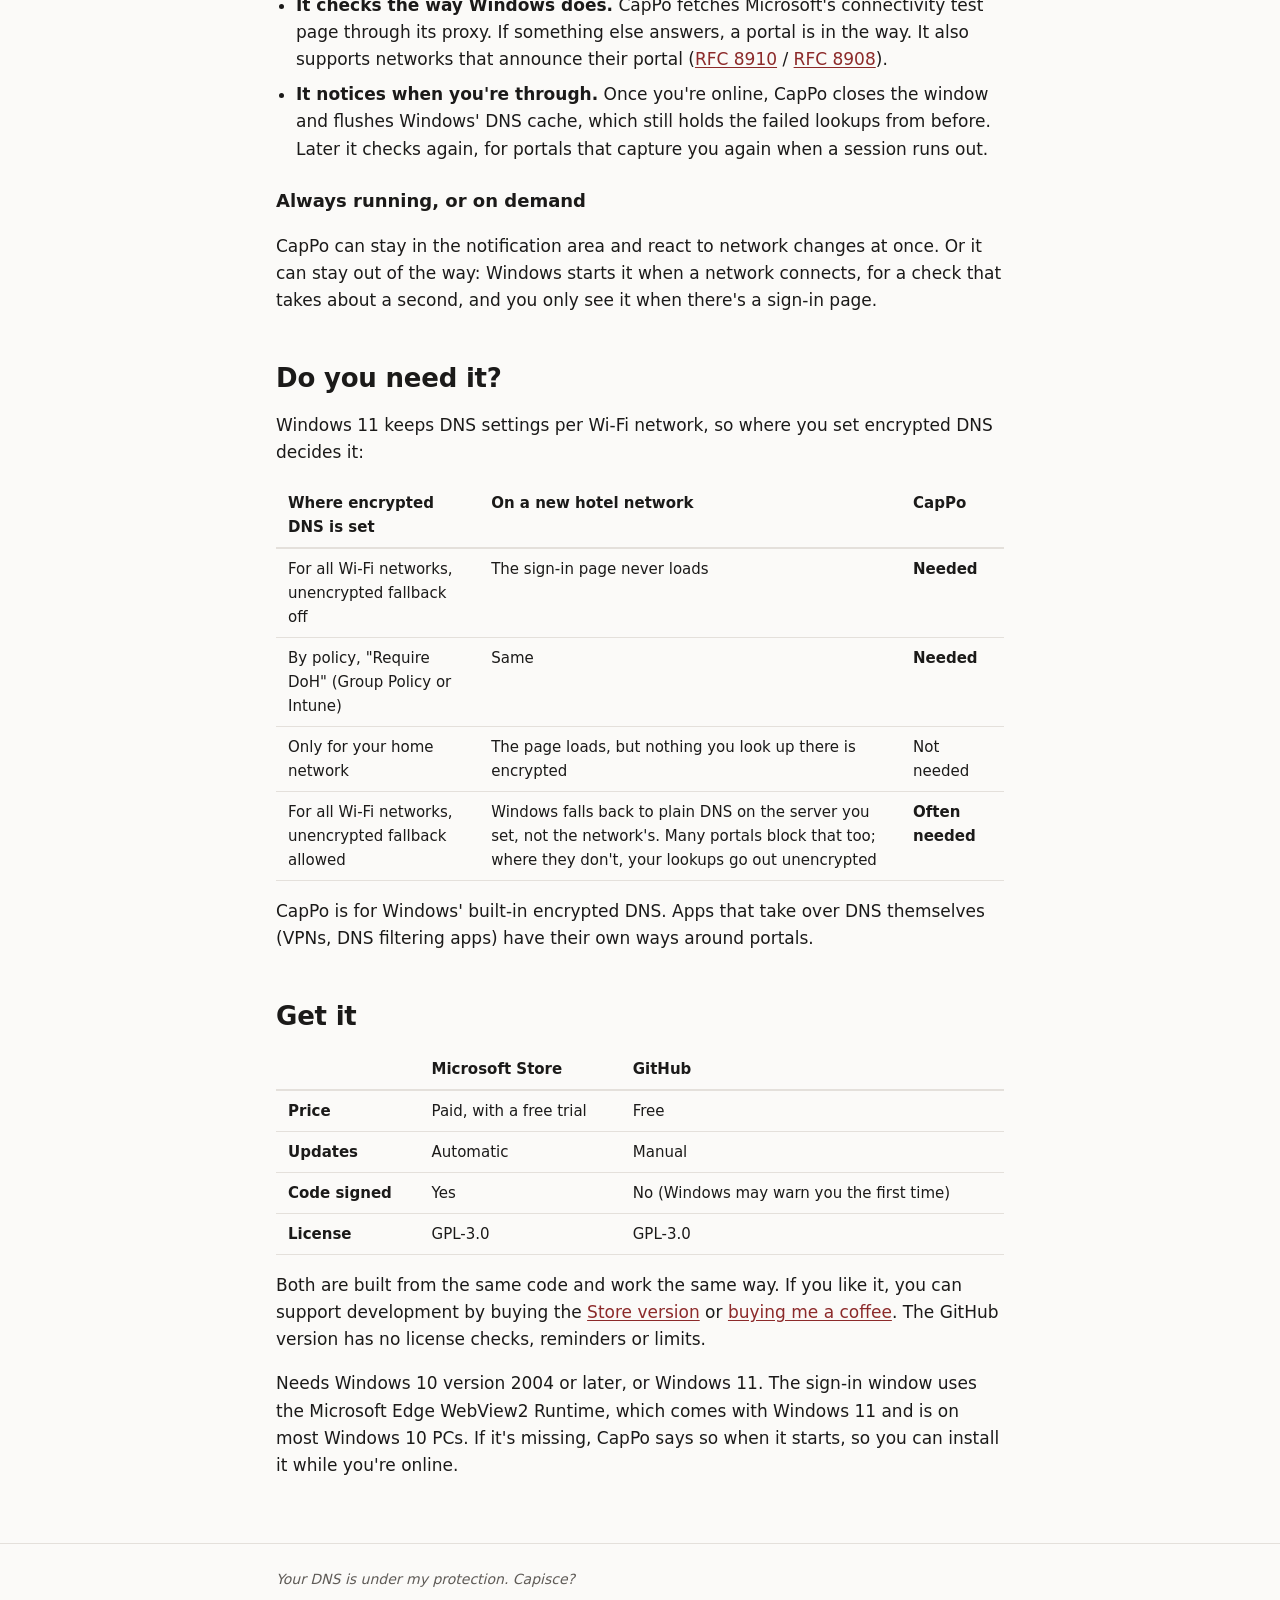
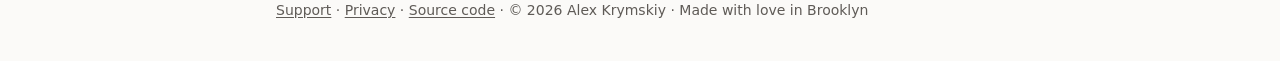
==== commit 12057af3: "Docs: Buy Me a Coffee link on the site, next to the Store version The site only offered the Store ve" ====
--- a/docs/index.html
+++ b/docs/index.html
@@ -127,8 +127,10 @@
         </table>
       </div>
       <p>
-        Both are built from the same code and work the same way. The Store version is how you can support development
-        if you like it; the GitHub version has no license checks, reminders or limits.
+        Both are built from the same code and work the same way. If you like it, you can support development by buying
+        the <a href="https://apps.microsoft.com/detail/9NHT91D939HJ">Store version</a> or
+        <a href="https://buymeacoffee.com/akrymskiy">buying me a coffee</a>. The GitHub version has no license checks,
+        reminders or limits.
       </p>
       <p>
         Needs Windows 10 version 2004 or later, or Windows 11. The sign-in window uses the Microsoft Edge WebView2
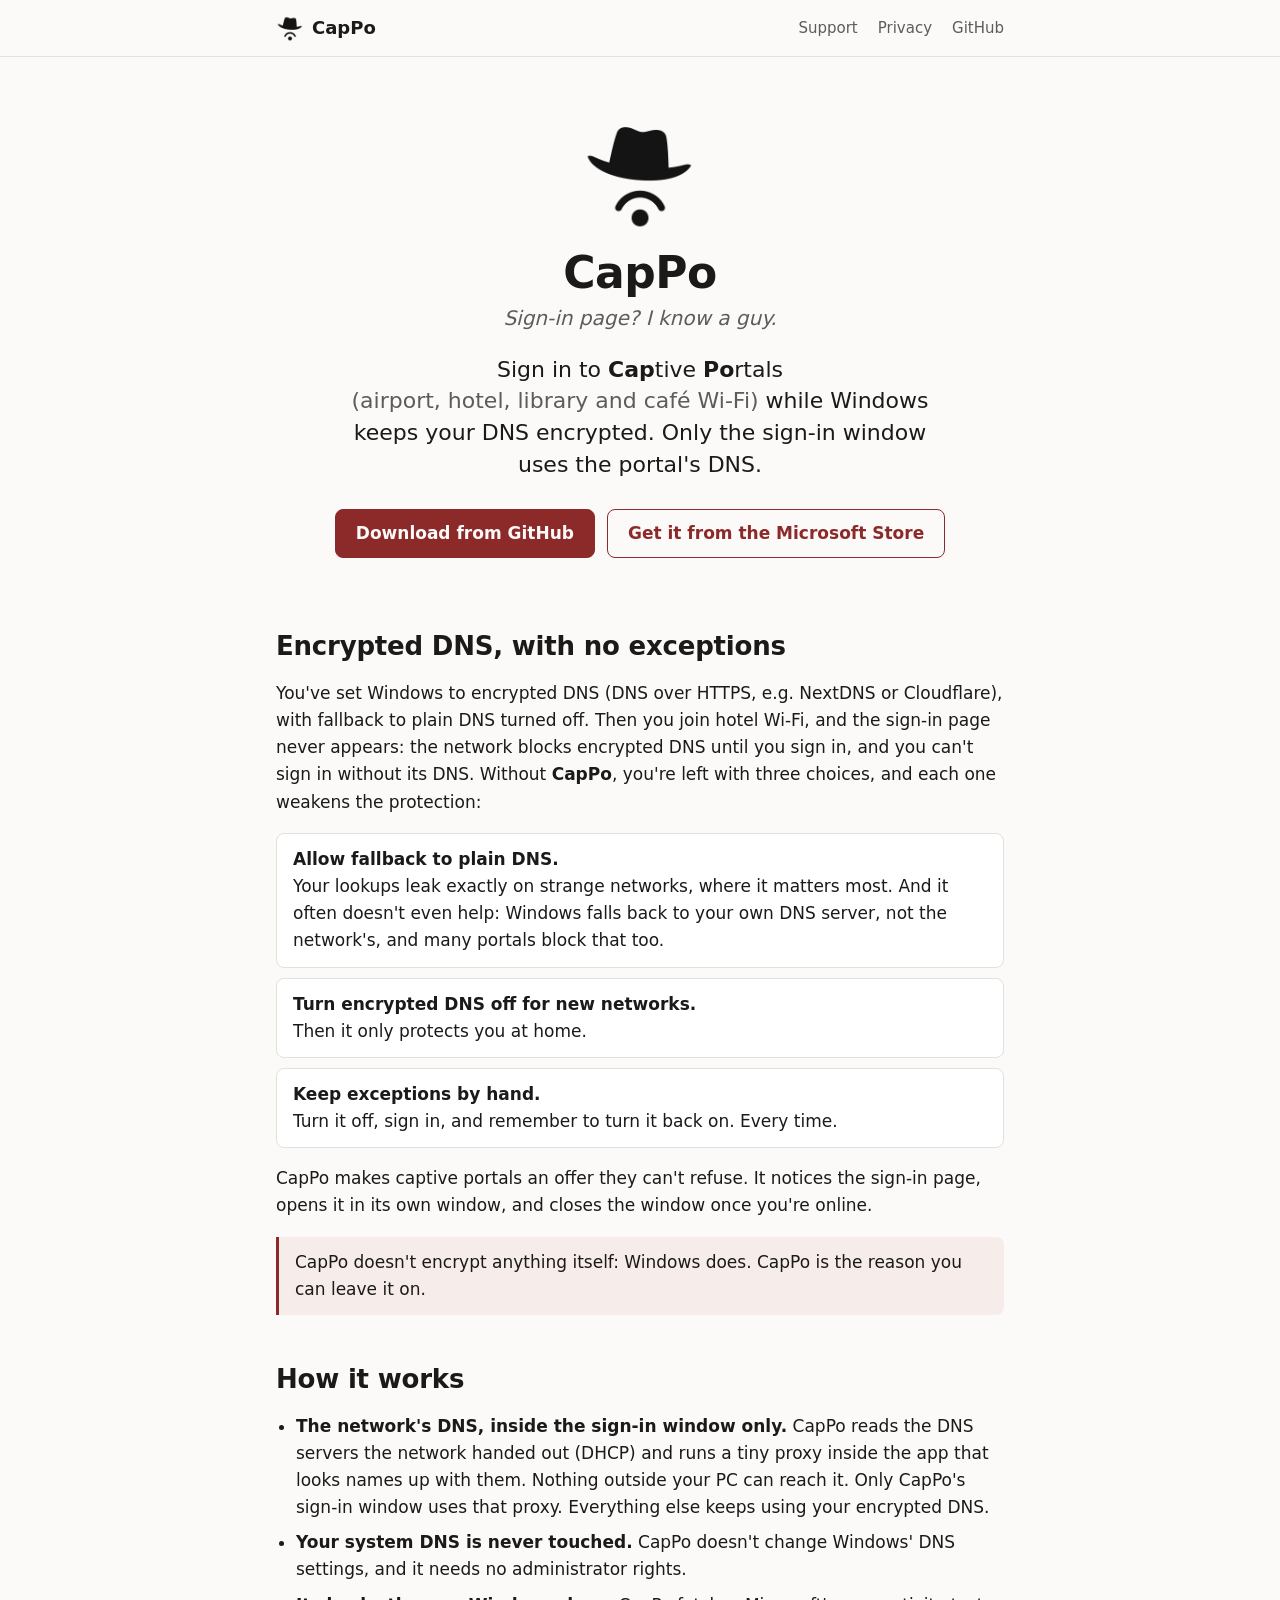
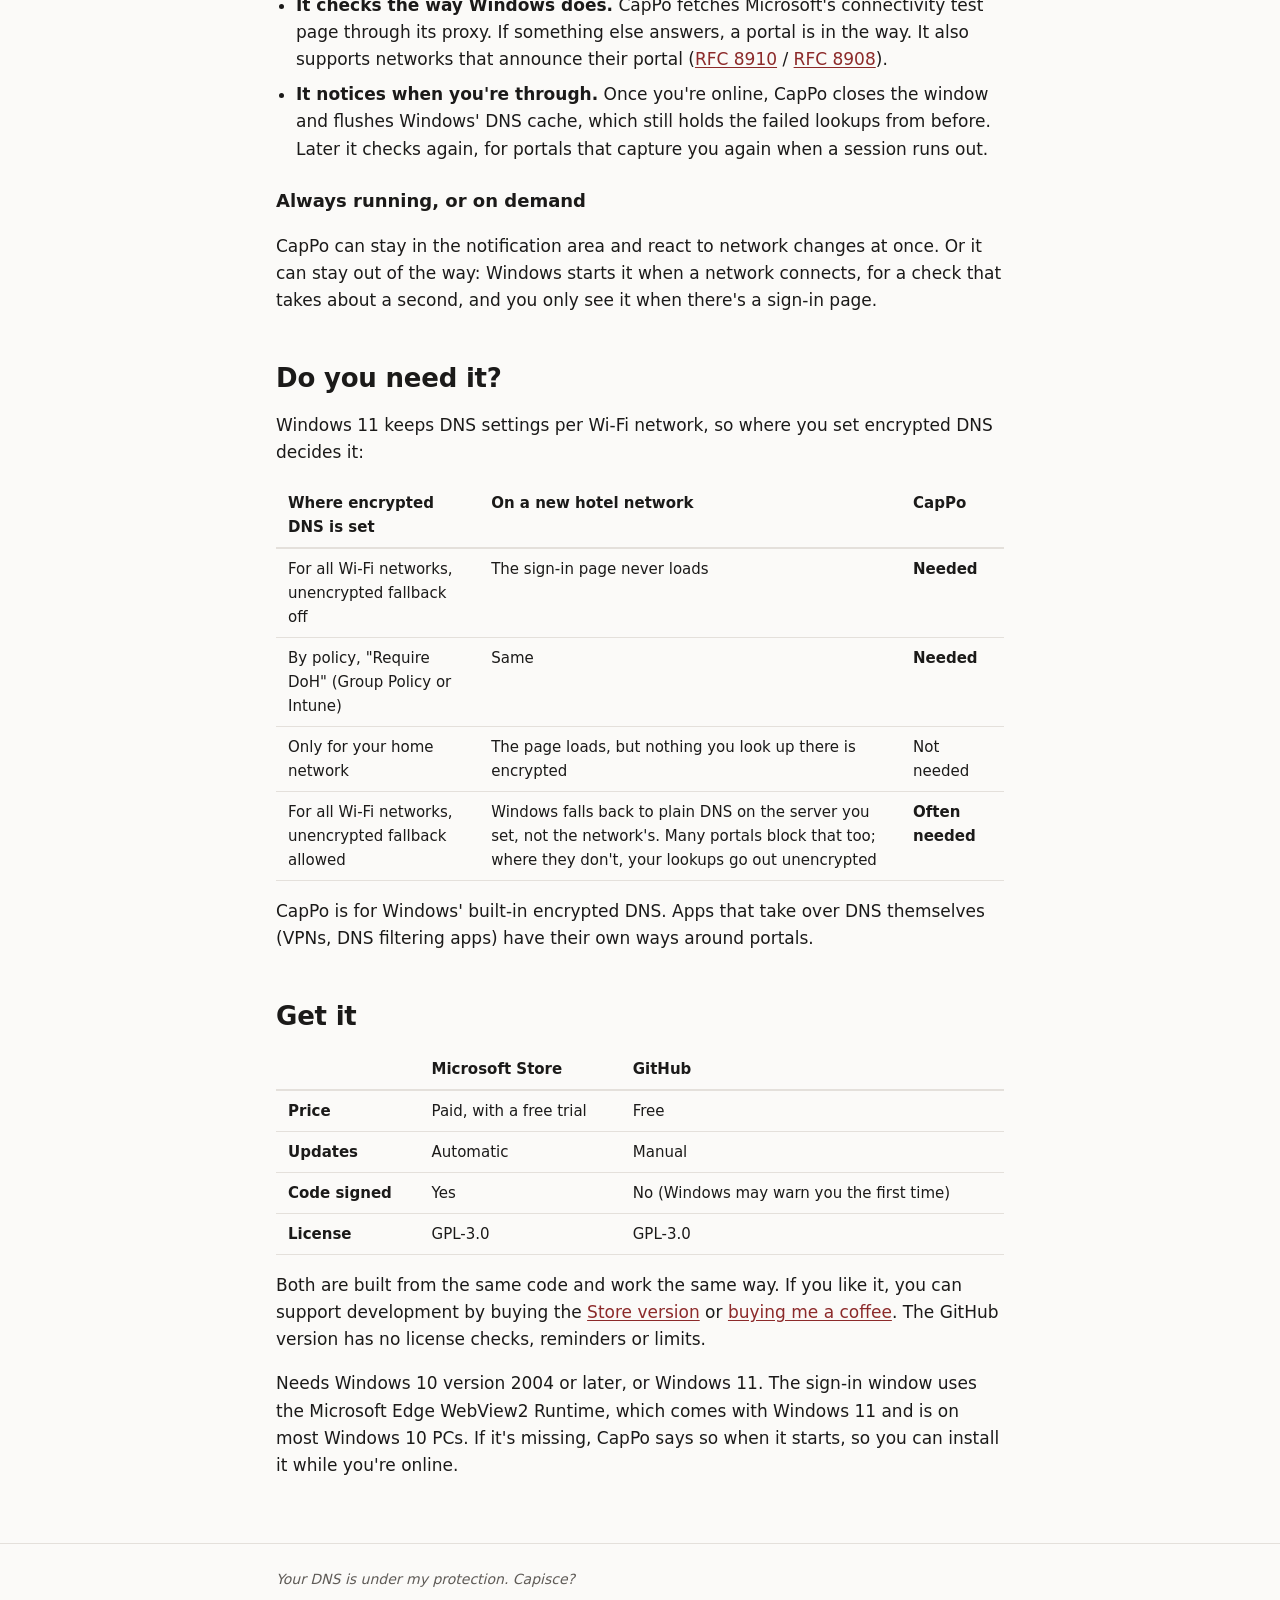
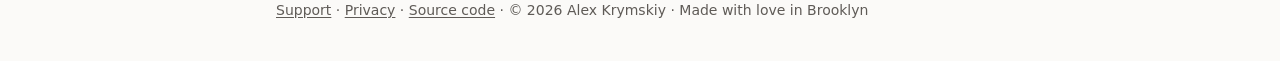
==== commit 8e559302: "Docs: the offer line opens CapPo's answer; the box holds the pitch "Makes captive portals an offer t" ====
--- a/docs/index.html
+++ b/docs/index.html
@@ -56,10 +56,13 @@
         <li><strong>Keep exceptions by hand.</strong> Turn it off, sign in, and remember to turn it back on. Every time.</li>
       </ul>
       <p>
-        <span translate="no">CapPo</span> doesn't encrypt anything itself: Windows does. <span translate="no">CapPo</span> is the reason you can leave it on. It notices the
-        sign-in page, opens it in its own window, and closes the window once you're online.
+        <span translate="no">CapPo</span> makes captive portals an offer they can't refuse. It notices the sign-in page,
+        opens it in its own window, and closes the window once you're online.
       </p>
-      <p class="callout">Makes captive portals an offer they can't refuse.</p>
+      <p class="callout">
+        <span translate="no">CapPo</span> doesn't encrypt anything itself: Windows does.
+        <span translate="no">CapPo</span> is the reason you can leave it on.
+      </p>
     </section>
 
     <section>
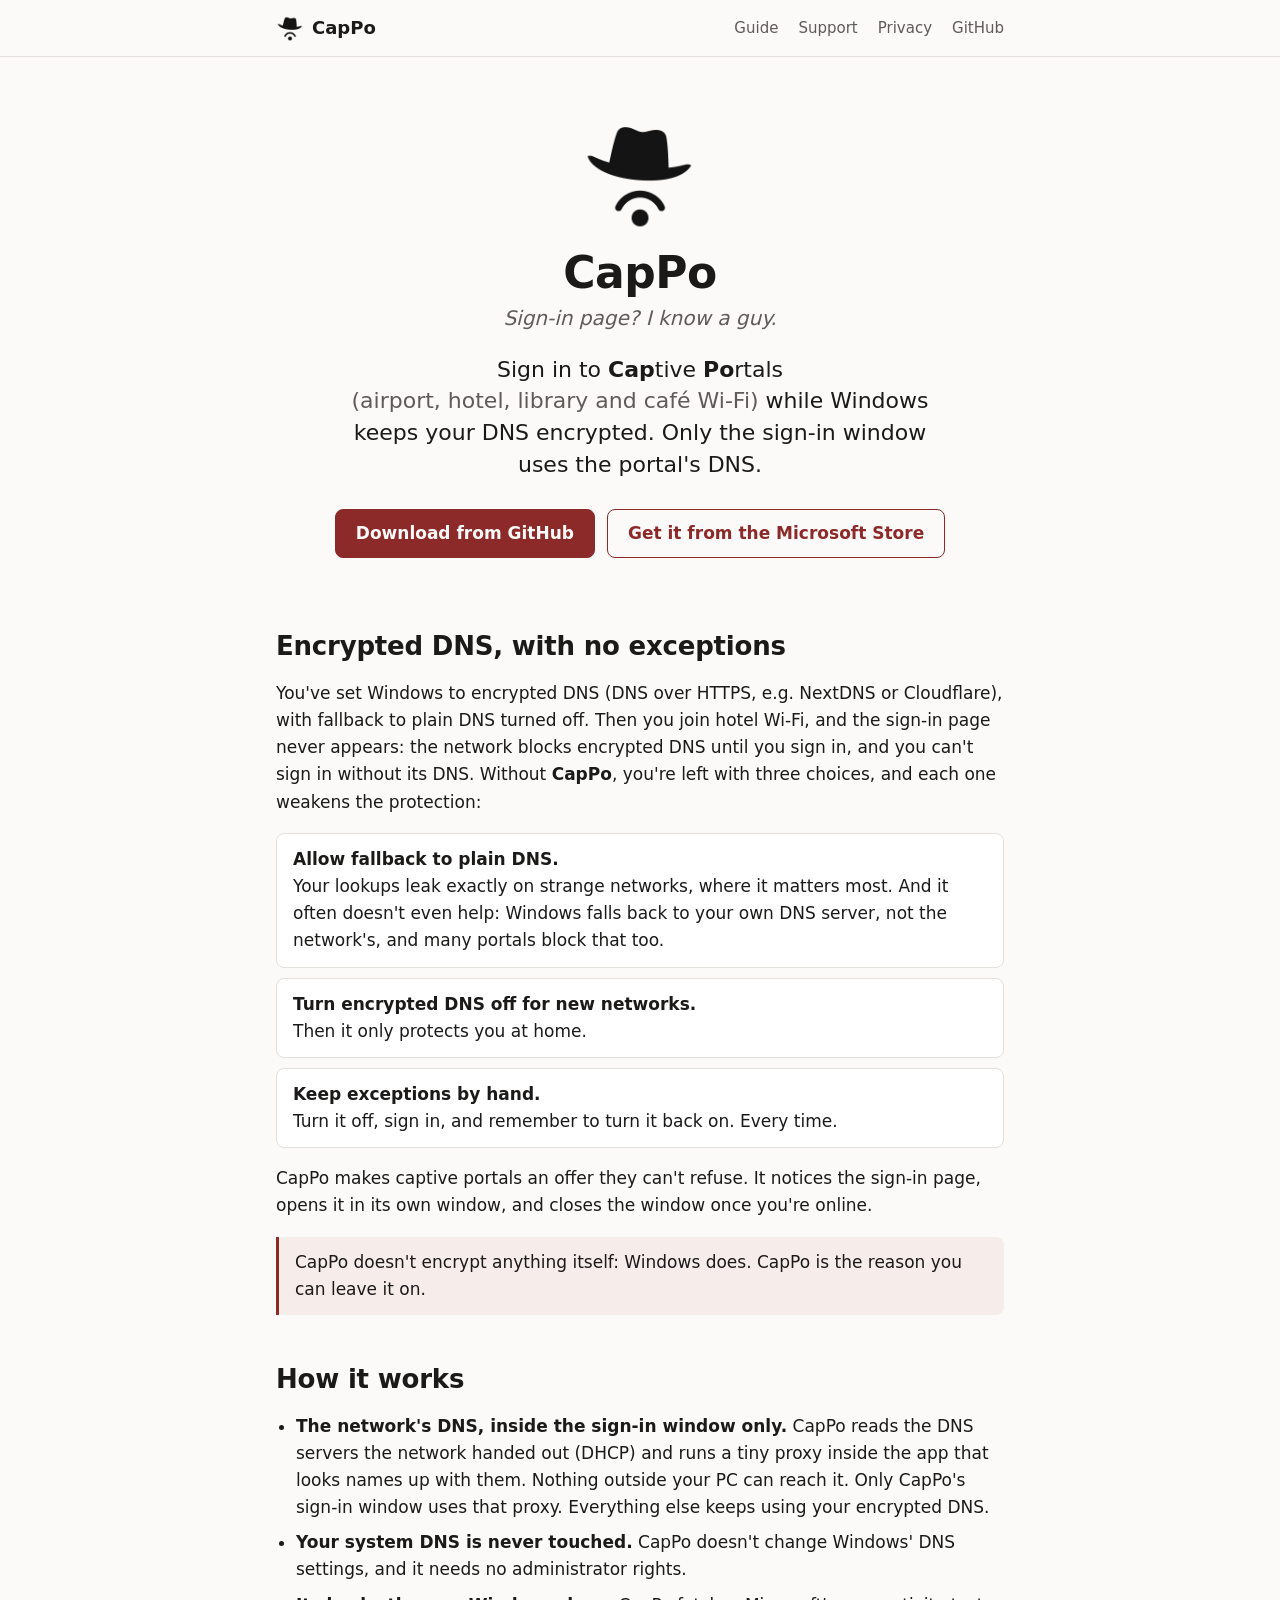
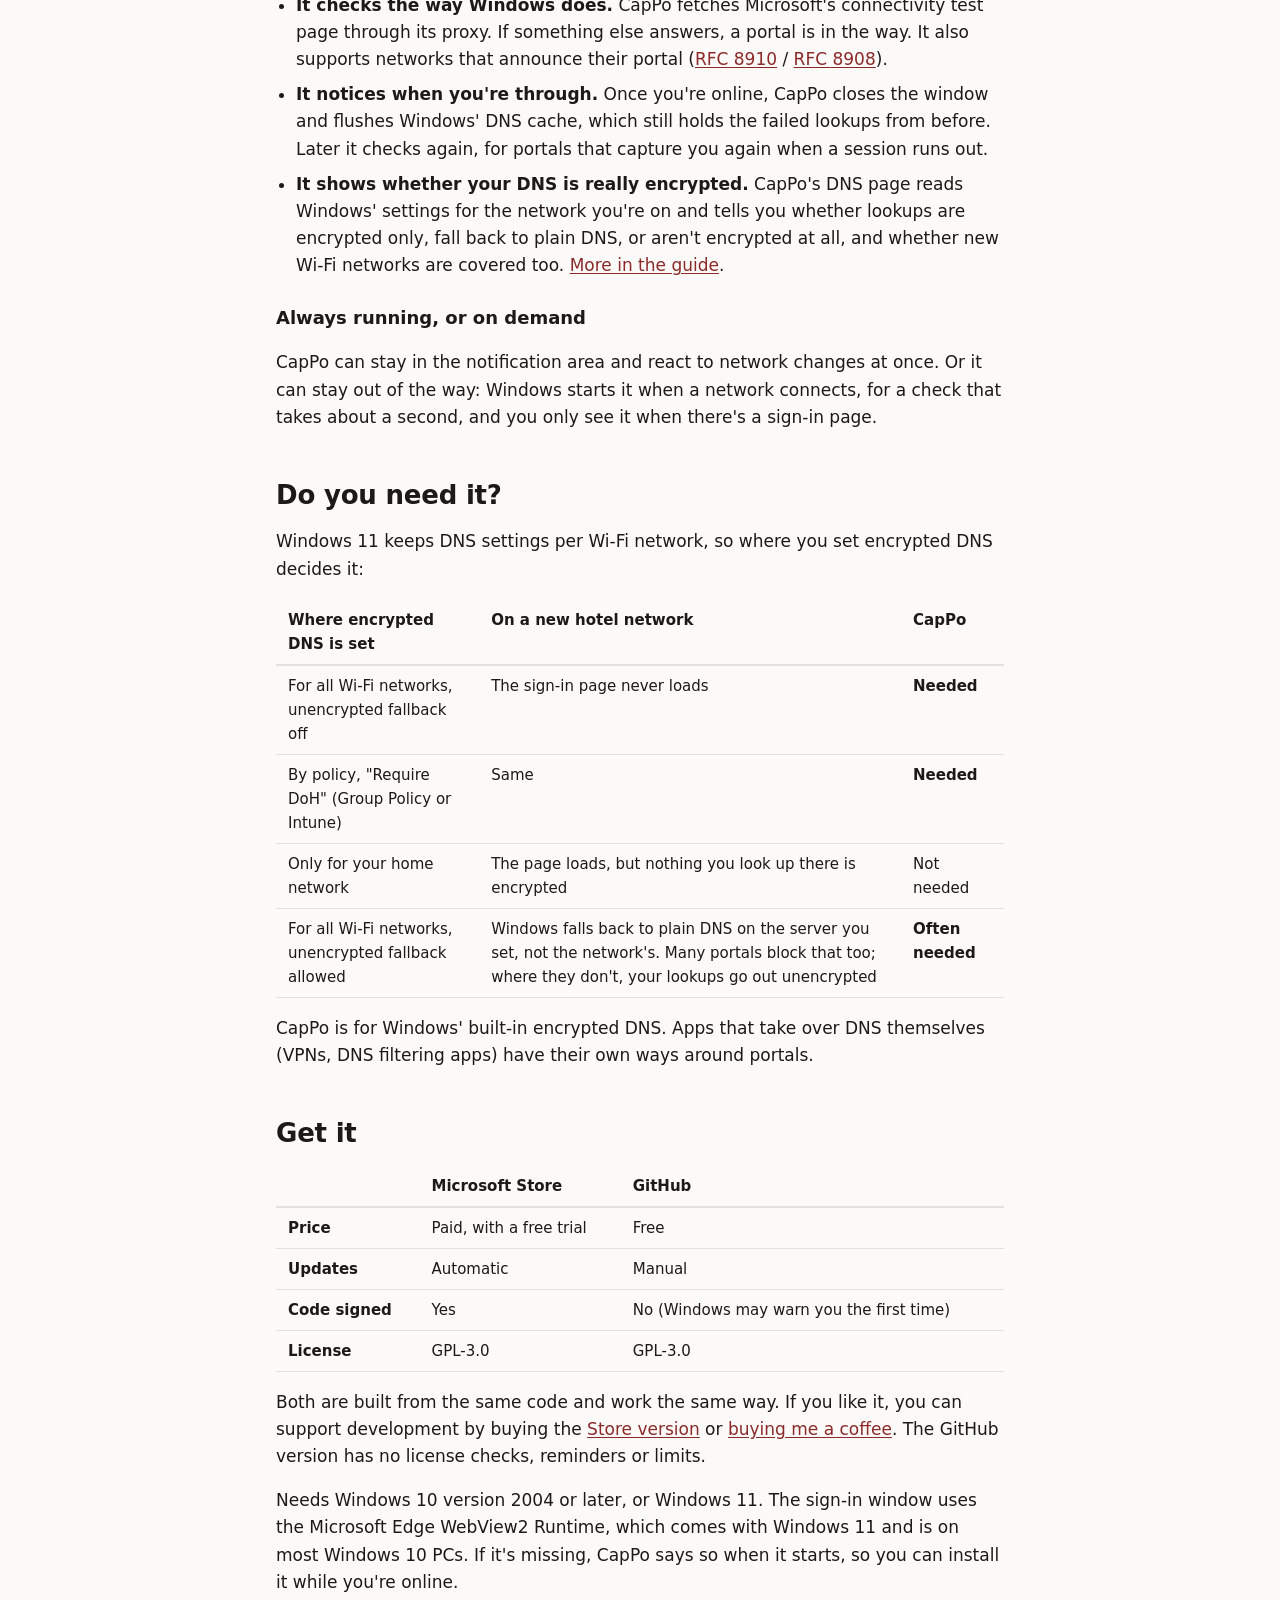
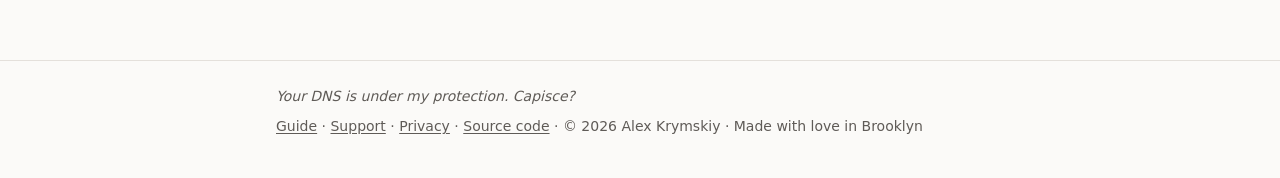
==== commit 94c02b9d: "Docs: a Guide page for everything CapPo shows The site explained the idea but not the app: the DNS p" ====
--- a/docs/index.html
+++ b/docs/index.html
@@ -16,6 +16,7 @@
         <img class="logo-light" src="icon-light.png" alt=""><img class="logo-dark" src="icon-dark.png" alt="">CapPo
       </a>
       <nav>
+        <a href="guide">Guide</a>
         <a href="support">Support</a>
         <a href="privacy">Privacy</a>
         <a href="https://github.com/akrymskiy/cappo">GitHub</a>
@@ -81,6 +82,10 @@
         <li><strong>It notices when you're through.</strong> Once you're online, <span translate="no">CapPo</span> closes the window and flushes
           Windows' DNS cache, which still holds the failed lookups from before. Later it checks again, for portals that
           capture you again when a session runs out.</li>
+        <li><strong>It shows whether your DNS is really encrypted.</strong> <span translate="no">CapPo</span>'s DNS page reads
+          Windows' settings for the network you're on and tells you whether lookups are encrypted only, fall back to
+          plain DNS, or aren't encrypted at all, and whether new Wi-Fi networks are covered too.
+          <a href="guide#dns">More in the guide</a>.</li>
       </ul>
       <h3>Always running, or on demand</h3>
       <p>
@@ -146,7 +151,7 @@
   <footer class="site-footer">
     <div class="wrap">
       <span class="motto">Your DNS is under my protection. <span translate="no">Capisce?</span></span>
-      <span><a href="support">Support</a> · <a href="privacy">Privacy</a> · <a href="https://github.com/akrymskiy/cappo">Source code</a> · © 2026 Alex Krymskiy · Made with love in Brooklyn</span>
+      <span><a href="guide">Guide</a> · <a href="support">Support</a> · <a href="privacy">Privacy</a> · <a href="https://github.com/akrymskiy/cappo">Source code</a> · © 2026 Alex Krymskiy · Made with love in Brooklyn</span>
     </div>
   </footer>
 </body>
